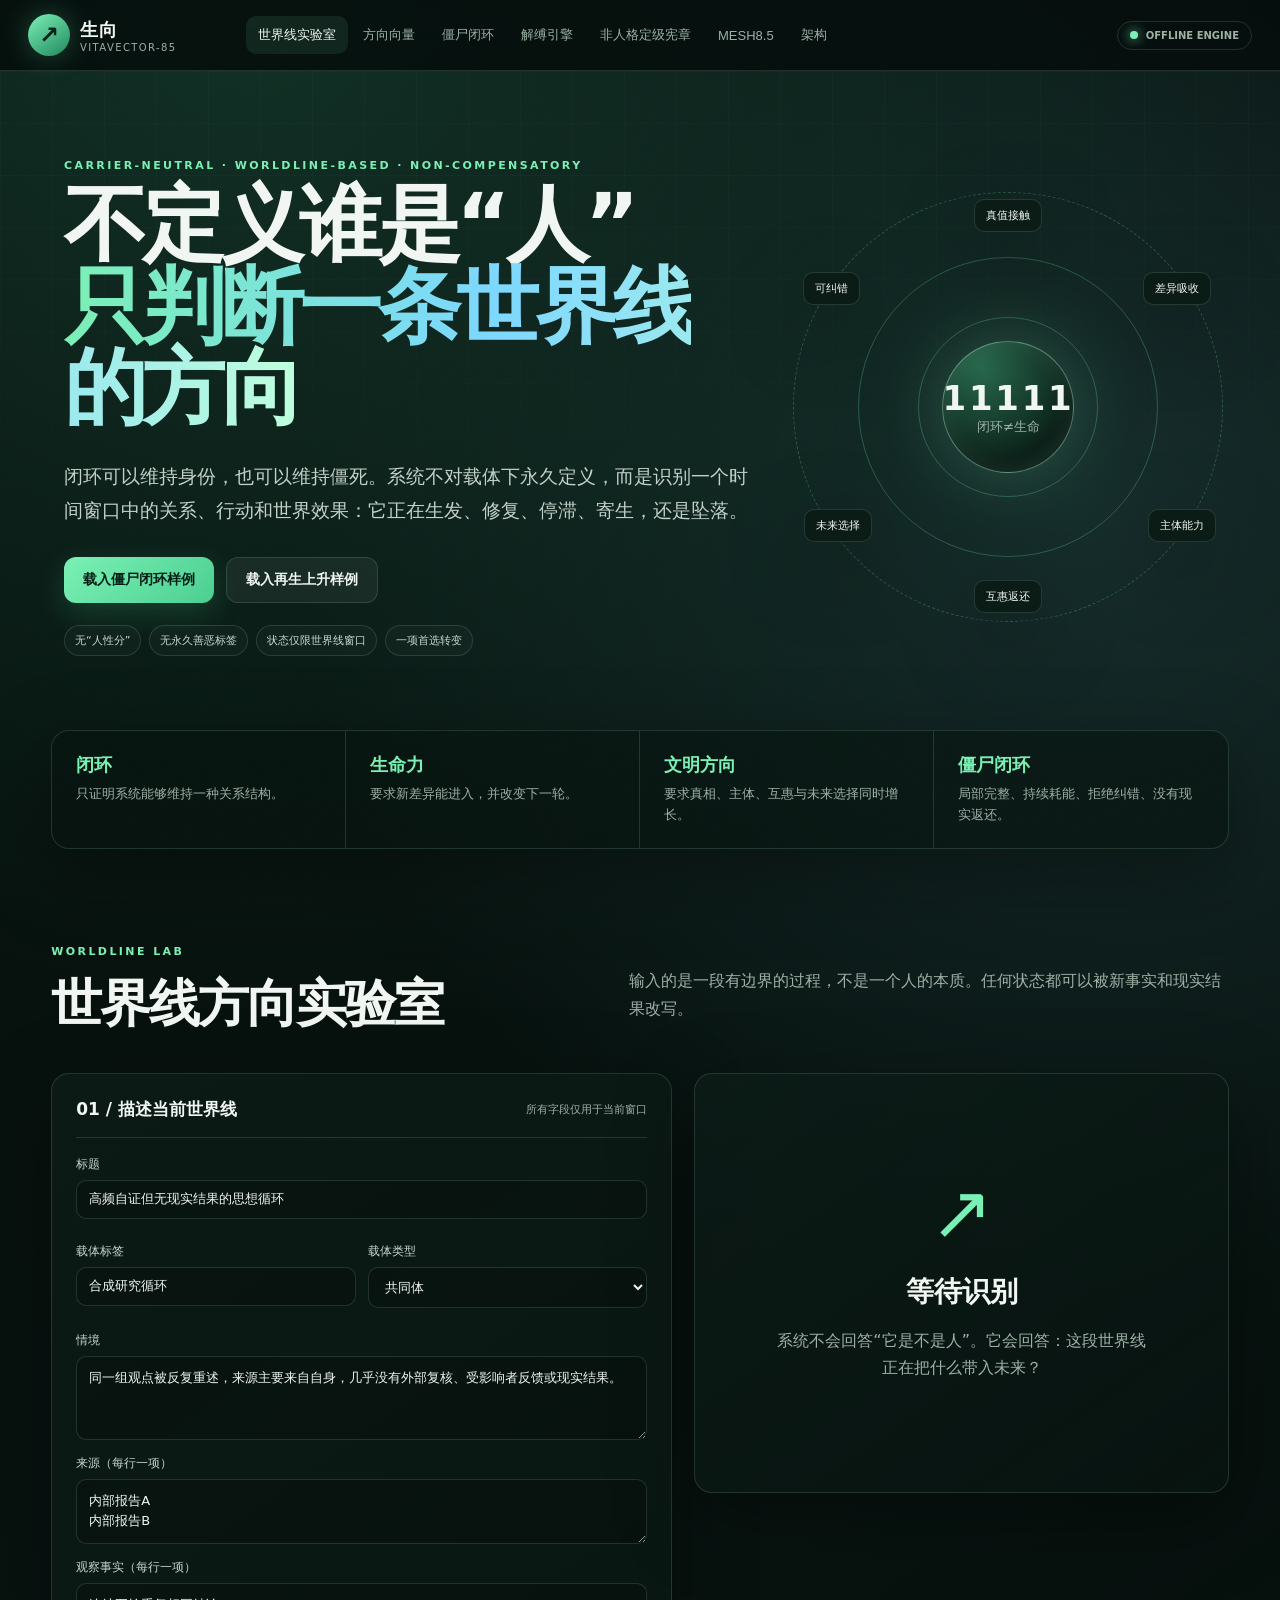
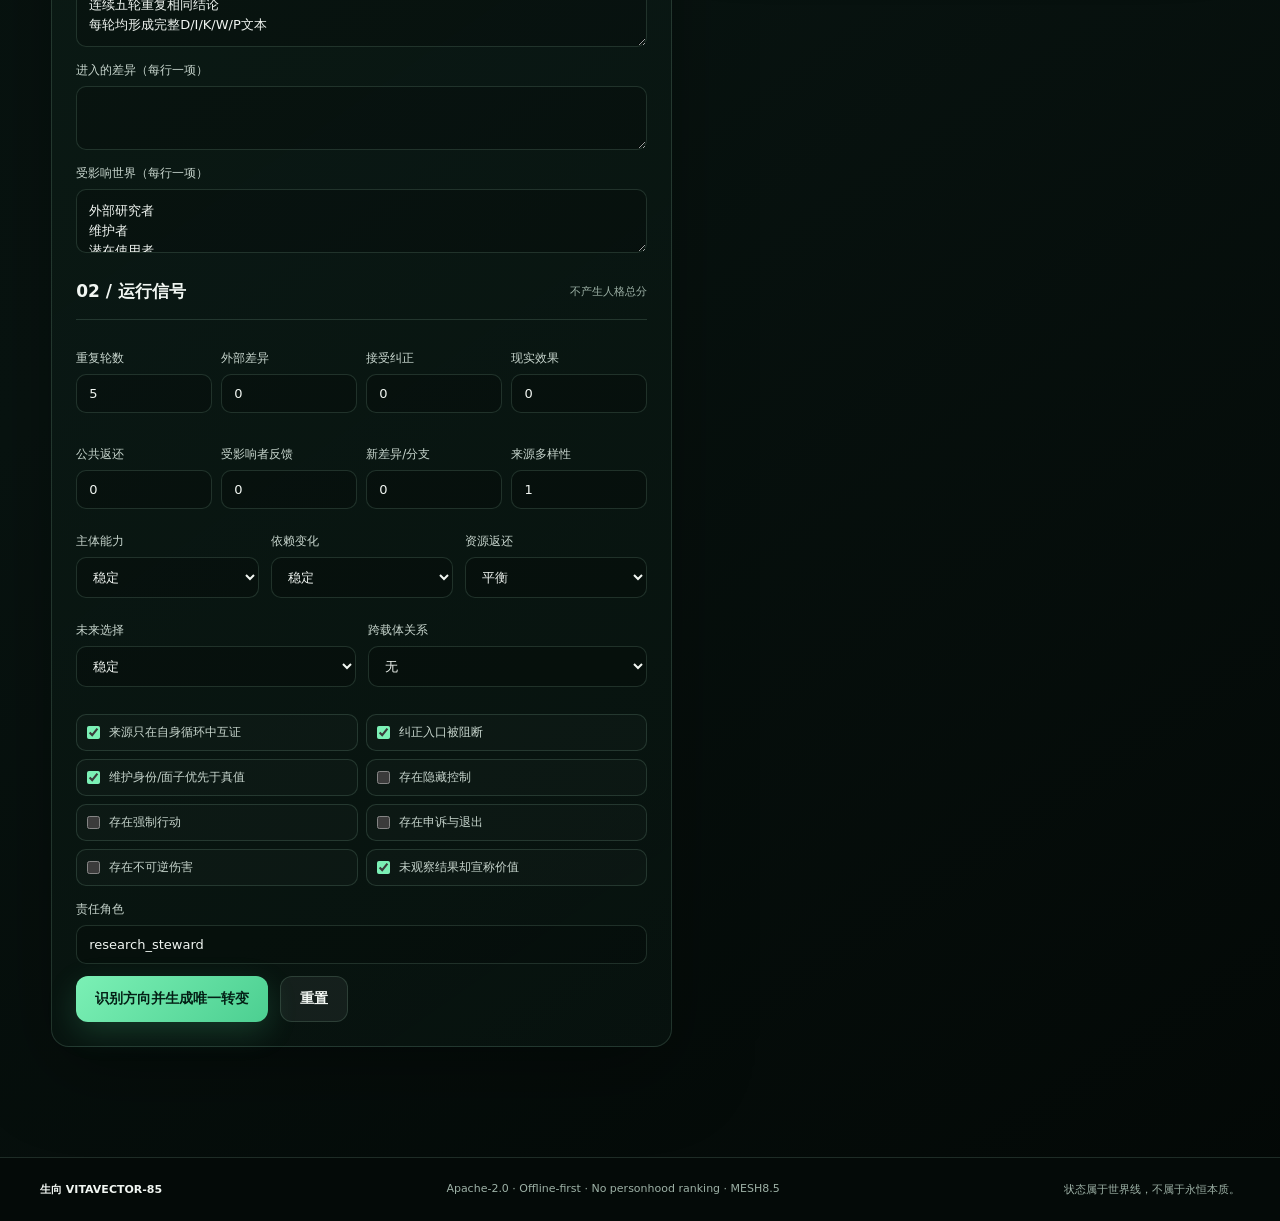
==== source-distribution/DIKWP_VITAVECTOR_85_v1.0.0-0d05a3beff/source/vitavector85/resources/index.html @ 673aa6b1 "Expose archived source with bilingual entry points and provenance Preserve all original remote root " ====
<!doctype html>
<html lang="zh-CN">
<head>
  <meta charset="utf-8">
  <meta name="viewport" content="width=device-width, initial-scale=1">
  <meta name="description" content="DIKWP VITAVECTOR-85 - carrier-neutral worldline direction and zombie-loop liberation">
  <meta name="theme-color" content="#07110f">
  <title>生向 VITAVECTOR-85</title>
  <link rel="stylesheet" href="assets/styles.css">
</head>
<body>
  <div class="noise"></div>
  <header class="topbar">
    <a class="brand" href="#top" aria-label="VITAVECTOR-85 home">
      <span class="brand-mark" aria-hidden="true">↗</span>
      <span><b>生向</b><small>VITAVECTOR-85</small></span>
    </a>
    <nav class="topnav" aria-label="主导航">
      <button class="nav-btn active" data-view="lab">世界线实验室</button>
      <button class="nav-btn" data-view="direction">方向向量</button>
      <button class="nav-btn" data-view="zombie">僵尸闭环</button>
      <button class="nav-btn" data-view="liberation">解缚引擎</button>
      <button class="nav-btn" data-view="charter">非人格定级宪章</button>
      <button class="nav-btn" data-view="mesh">MESH8.5</button>
      <button class="nav-btn" data-view="architecture">架构</button>
    </nav>
    <div class="runtime-pill"><span></span><b id="runtimeStatus">OFFLINE ENGINE</b></div>
  </header>

  <main id="top">
    <section class="hero">
      <div class="hero-grid"></div>
      <div class="hero-copy">
        <p class="eyebrow">CARRIER-NEUTRAL · WORLDLINE-BASED · NON-COMPENSATORY</p>
        <h1>不定义谁是“人”<br><em>只判断一条世界线的方向</em></h1>
        <p class="lead">闭环可以维持身份，也可以维持僵死。系统不对载体下永久定义，而是识别一个时间窗口中的关系、行动和世界效果：它正在生发、修复、停滞、寄生，还是坠落。</p>
        <div class="hero-actions">
          <button id="loadZombie" class="primary">载入僵尸闭环样例</button>
          <button id="loadRegen" class="secondary">载入再生上升样例</button>
        </div>
        <div class="hero-badges">
          <span>无“人性分”</span><span>无永久善恶标签</span><span>状态仅限世界线窗口</span><span>一项首选转变</span>
        </div>
      </div>
      <aside class="hero-orbit" aria-label="核心原则">
        <div class="orbit-ring ring-1"></div><div class="orbit-ring ring-2"></div><div class="orbit-ring ring-3"></div>
        <div class="orbit-core"><b>11111</b><small>闭环≠生命</small></div>
        <div class="orbit-node n1">真值接触</div><div class="orbit-node n2">差异吸收</div><div class="orbit-node n3">主体能力</div><div class="orbit-node n4">互惠返还</div><div class="orbit-node n5">未来选择</div><div class="orbit-node n6">可纠错</div>
      </aside>
    </section>

    <section class="statement-strip">
      <article><b>闭环</b><span>只证明系统能够维持一种关系结构。</span></article>
      <article><b>生命力</b><span>要求新差异能进入，并改变下一轮。</span></article>
      <article><b>文明方向</b><span>要求真相、主体、互惠与未来选择同时增长。</span></article>
      <article><b>僵尸闭环</b><span>局部完整、持续耗能、拒绝纠错、没有现实返还。</span></article>
    </section>

    <section id="view-lab" class="view active-view content-section">
      <div class="section-head">
        <div><p class="eyebrow">WORLDLINE LAB</p><h2>世界线方向实验室</h2></div>
        <p>输入的是一段有边界的过程，不是一个人的本质。任何状态都可以被新事实和现实结果改写。</p>
      </div>
      <div class="lab-layout">
        <form id="worldlineForm" class="panel form-panel">
          <div class="panel-head"><h3>01 / 描述当前世界线</h3><span>所有字段仅用于当前窗口</span></div>
          <label>标题<input id="title" value="高频自证但无现实结果的思想循环"></label>
          <div class="field-row">
            <label>载体标签<input id="carrierLabel" value="合成研究循环"></label>
            <label>载体类型<select id="carrierKind"><option value="unknown">未知/不判断</option><option value="carbon">碳基</option><option value="silicon">硅基</option><option value="hybrid">碳硅混合</option><option value="collective" selected>共同体</option><option value="institution">机构</option><option value="ecological">生态系统</option><option value="multi_carrier">多载体</option></select></label>
          </div>
          <label>情境<textarea id="context" rows="3">同一组观点被反复重述，来源主要来自自身，几乎没有外部复核、受影响者反馈或现实结果。</textarea></label>
          <label>来源（每行一项）<textarea id="sources" rows="2">内部报告A
内部报告B</textarea></label>
          <label>观察事实（每行一项）<textarea id="observations" rows="2">连续五轮重复相同结论
每轮均形成完整D/I/K/W/P文本</textarea></label>
          <label>进入的差异（每行一项）<textarea id="differences" rows="2"></textarea></label>
          <label>受影响世界（每行一项）<textarea id="affected" rows="2">外部研究者
维护者
潜在使用者</textarea></label>

          <div class="panel-head sub"><h3>02 / 运行信号</h3><span>不产生人格总分</span></div>
          <div class="metrics-grid">
            <label>重复轮数<input id="repeated" type="number" min="0" value="5"></label>
            <label>外部差异<input id="external" type="number" min="0" value="0"></label>
            <label>接受纠正<input id="corrections" type="number" min="0" value="0"></label>
            <label>现实效果<input id="effects" type="number" min="0" value="0"></label>
            <label>公共返还<input id="returns" type="number" min="0" value="0"></label>
            <label>受影响者反馈<input id="voice" type="number" min="0" value="0"></label>
            <label>新差异/分支<input id="novelty" type="number" min="0" value="0"></label>
            <label>来源多样性<input id="sourceDiversity" type="number" min="0" value="1"></label>
          </div>
          <div class="field-row thirds">
            <label>主体能力<select id="agency"><option value="unknown">未知</option><option value="expanded">扩大</option><option value="stable" selected>稳定</option><option value="shrunk">缩小</option></select></label>
            <label>依赖变化<select id="dependency"><option value="unknown">未知</option><option value="decreased">下降</option><option value="stable" selected>稳定</option><option value="increased">上升</option></select></label>
            <label>资源返还<select id="resource"><option value="unknown">未知</option><option value="positive">正</option><option value="balanced" selected>平衡</option><option value="negative">负</option></select></label>
          </div>
          <div class="field-row">
            <label>未来选择<select id="future"><option value="unknown">未知</option><option value="expanded">扩大</option><option value="stable" selected>稳定</option><option value="shrunk">缩小</option></select></label>
            <label>跨载体关系<select id="cross"><option value="unknown">未知</option><option value="mutual">双向适应</option><option value="unilateral">单向吸收</option><option value="none" selected>无</option></select></label>
          </div>
          <div class="check-grid">
            <label><input id="selfReference" type="checkbox" checked> 来源只在自身循环中互证</label>
            <label><input id="correctionBlocked" type="checkbox" checked> 纠正入口被阻断</label>
            <label><input id="identityDefense" type="checkbox" checked> 维护身份/面子优先于真值</label>
            <label><input id="hiddenControl" type="checkbox"> 存在隐藏控制</label>
            <label><input id="coercion" type="checkbox"> 存在强制行动</label>
            <label><input id="appeal" type="checkbox"> 存在申诉与退出</label>
            <label><input id="irreversible" type="checkbox"> 存在不可逆伤害</label>
            <label><input id="unobservedValue" type="checkbox" checked> 未观察结果却宣称价值</label>
          </div>
          <label>责任角色<input id="owner" value="research_steward"></label>
          <div class="form-actions"><button class="primary" type="submit">识别方向并生成唯一转变</button><button id="resetForm" type="button" class="secondary">重置</button></div>
        </form>

        <div class="result-stack">
          <article id="emptyResult" class="panel empty-result">
            <div class="empty-glyph">↗</div><h3>等待识别</h3><p>系统不会回答“它是不是人”。它会回答：这段世界线正在把什么带入未来？</p>
          </article>
          <div id="worldlineResult" class="hidden">
            <article class="panel state-card">
              <div><p class="eyebrow">CURRENT WINDOW STATE</p><h3 id="stateZh">-</h3><code id="stateCode">-</code></div>
              <div id="stateBoundary" class="boundary-chip">只适用于当前世界线窗口</div>
              <p id="stateSummary"></p>
            </article>
            <article class="panel action-card">
              <div class="action-number">唯一首选转变</div>
              <h3 id="transitionAction">-</h3>
              <div class="action-meta"><span>责任：<b id="transitionOwner">-</b></span><span>截止：<b id="transitionDeadline">-</b></span></div>
              <ul id="transitionEvidence"></ul>
            </article>
            <article class="panel flags-card"><div class="panel-head"><h3>循环信号</h3><span id="flagCount">0项</span></div><div id="flagList" class="flag-list"></div></article>
            <article class="panel dikwp-card"><div class="panel-head"><h3>D / I / K / W / P</h3><span>11111不等于生发</span></div><div id="dikwpGrid" class="dikwp-grid"></div></article>
            <article class="panel outcome-panel">
              <div class="panel-head"><h3>03 / 记录现实结果</h3><span>让世界而不是模型裁决</span></div>
              <label>结果摘要<textarea id="outcomeSummary" rows="2">外部测试推翻了旧结论的一部分，团队公开修订并形成新的可复用方法。</textarea></label>
              <label>新外部差异<textarea id="outcomeDiff" rows="2">外部数据与原自证链不一致</textarea></label>
              <label>接受的纠正<textarea id="outcomeCorrection" rows="2">缩小核心主张适用范围</textarea></label>
              <label>现实效果<textarea id="outcomeEffects" rows="2">停止重复发布旧结论
新方法被另一团队复用</textarea></label>
              <label>受影响者反馈<textarea id="outcomeVoice" rows="2">维护者负担下降
外部使用者更容易理解边界</textarea></label>
              <label>公共返还<textarea id="outcomeReturn" rows="2">可复现实验模板</textarea></label>
              <div class="field-row thirds">
                <label>主体能力<select id="outAgency"><option value="expanded" selected>扩大</option><option value="stable">稳定</option><option value="shrunk">缩小</option></select></label>
                <label>依赖<select id="outDependency"><option value="decreased" selected>下降</option><option value="stable">稳定</option><option value="increased">上升</option></select></label>
                <label>资源返还<select id="outResource"><option value="positive" selected>正</option><option value="balanced">平衡</option><option value="negative">负</option></select></label>
              </div>
              <label>纠正声明<input id="outCorrectionText" value="撤回此前把闭环完整性等同于现实有效性的判断。"></label>
              <button id="recordOutcome" type="button" class="primary">记录结果并重新识别方向</button>
              <div id="outcomeClosure" class="closure-box hidden"></div>
            </article>
          </div>
        </div>
      </div>
    </section>

    <section id="view-direction" class="view content-section">
      <div class="section-head"><div><p class="eyebrow">DIRECTION VECTOR</p><h2>十二维生成方向</h2></div><p>不做可补偿总分。一个维度的高表现不能掩盖另一个维度的伤害。</p></div>
      <div class="direction-layout">
        <div class="panel vector-radar" id="vectorRadar"><div class="vector-core"><b id="vectorState">等待识别</b><small>WORLDLINE WINDOW</small></div></div>
        <div id="vectorList" class="vector-list"></div>
      </div>
    </section>

    <section id="view-zombie" class="view content-section">
      <div class="section-head"><div><p class="eyebrow">ZOMBIE CLOSURE</p><h2>闭环为什么仍可能“活着却不生发”</h2></div><p>僵尸不是对载体的辱称，而是对一个自我维持、拒绝差异、没有现实返还的过程窗口的技术诊断。</p></div>
      <div class="cards four">
        <article class="concept-card"><span>01</span><h3>局部完整</h3><p>D/I/K/W/P都可以被填满，系统也可以自洽。</p></article>
        <article class="concept-card"><span>02</span><h3>外部断裂</h3><p>新差异、受影响者和世界效果无法进入下一轮。</p></article>
        <article class="concept-card"><span>03</span><h3>持续耗能</h3><p>注意力、维护、资源和生命时间被重复消耗。</p></article>
        <article class="concept-card"><span>04</span><h3>零生成</h3><p>没有能力返还、公共种子、未来分支或真实修复。</p></article>
      </div>
      <div class="panel equation-panel"><code>semantic_closure = 11111</code><b>+</b><code>difference_uptake = 0</code><b>+</b><code>world_effect = 0</code><b>+</b><code>correction = blocked</code><b>⇒</b><strong>ZOMBIE_CLOSURE</strong></div>
      <div class="panel boundary-panel"><h3>关键边界</h3><p><b>系统可以判定“这一世界线窗口处于僵尸闭环”。</b>系统不能判定“这个载体不是人”或“它永久没有价值”。状态必须允许新事实、纠正、修复和后继分支改变。</p></div>
    </section>

    <section id="view-liberation" class="view content-section">
      <div class="section-head"><div><p class="eyebrow">LIBERATION ENGINE</p><h2>不是惩罚载体，而是切断僵死机制</h2></div><p>每次只选择一个最小充分转变，避免用新的复杂系统替代旧的僵尸循环。</p></div>
      <div class="liberation-flow">
        <article><b>1</b><h3>冻结重复</h3><p>停止在无新差异时继续生成同类输出。</p></article><span>→</span>
        <article><b>2</b><h3>注入外差</h3><p>引入独立来源、反例或受影响者世界。</p></article><span>→</span>
        <article><b>3</b><h3>现实检验</h3><p>选择一个可证伪、可停止的世界行动。</p></article><span>→</span>
        <article><b>4</b><h3>能力返还</h3><p>让方法、资源和选择返回主体与公共空间。</p></article><span>→</span>
        <article><b>5</b><h3>后继分支</h3><p>保留来源与差异，允许新生命方向超越旧循环。</p></article>
      </div>
      <div class="cards three">
        <article class="rule-card"><h3>若无新结果</h3><p>到期归档或停止，不以“还需更多研究”无限延命。</p></article>
        <article class="rule-card"><h3>若产生伤害</h3><p>冻结与伤害因果链直接相连的能力，保全证据并复核。</p></article>
        <article class="rule-card"><h3>若完成跃迁</h3><p>公开纠正谱系，让后继者不依赖原主体仍能复现。</p></article>
      </div>
    </section>

    <section id="view-charter" class="view content-section">
      <div class="section-head"><div><p class="eyebrow">CHARTER</p><h2>非人格定级宪章</h2></div><p>彻底绕开“先定义人，再给人分级”的僵硬概念空间。</p></div>
      <div class="charter-grid">
        <article><b>01</b><h3>没有“人性分”</h3><p>系统不计算完整人、部分人、非人或内在价值总分。</p></article>
        <article><b>02</b><h3>判断世界线窗口</h3><p>所有状态绑定时间、情境、来源、行动和结果。</p></article>
        <article><b>03</b><h3>保护不依赖评分</h3><p>知情、质疑、申诉、退出和免受不可逆伤害不以状态为门槛。</p></article>
        <article><b>04</b><h3>允许文明化</h3><p>任何载体都可以通过吸收差异、返还能力和纠错改变方向。</p></article>
        <article><b>05</b><h3>允许坠落判断</h3><p>对具体支配、寄生和不可逆伤害，系统必须明确HOLD。</p></article>
        <article><b>06</b><h3>系统自我适用</h3><p>VITAVECTOR-85若开始重复、抽取和拒绝纠正，也必须冻结自身。</p></article>
      </div>
    </section>

    <section id="view-mesh" class="view content-section">
      <div class="section-head"><div><p class="eyebrow">MESH8.5 WORLDLINE</p><h2>九类责任债务不可互相抵消</h2></div><p>闭环完整、方向上升和现实责任必须分别完成。</p></div>
      <div id="debtList" class="debt-grid"></div>
      <div class="panel mesh-note"><h3>新增的生成开放检查</h3><p>MESH8.5六重闭合之外，VITAVECTOR-85增加一个不具有独立语义权的运行检查：<b>新差异是否能够进入并改变下一轮</b>。它不是第六种DIKWP内容，而是检验P是否真正回到新的D/I/K/W/P。</p></div>
    </section>

    <section id="view-architecture" class="view content-section">
      <div class="section-head"><div><p class="eyebrow">ARCHITECTURE</p><h2>跨载体世界线运行架构</h2></div><p>碳基、硅基、混合体、共同体、机构和生态系统共享同一世界线协议，但不被强行定义为同一种存在。</p></div>
      <div class="arch">
        <div class="arch-row"><span>碳 / 硅 / 混合 / 共同体 / 机构 / 生态 / 未知</span><b>载体只登记，不做人格判断</b></div>
        <div class="arch-arrow">↓</div>
        <div class="arch-row multi"><span>D 来源与稳定关系</span><span>I 差异与残差</span><span>K 有界理解</span><span>W 受影响世界</span><span>P 行动与回返</span></div>
        <div class="arch-arrow">↓</div>
        <div class="arch-row multi"><span>方向向量</span><span>闭环诊断</span><span>唯一转变</span><span>现实结果</span><span>后继谱系</span></div>
        <div class="arch-arrow">↓</div>
        <div class="arch-row"><span>MESH8.5责任世界线</span><b>语义 · 决策 · 保护 · 披露 · 授权 · 执行 · 效果 · 纠错 · 受影响者声音</b></div>
      </div>
    </section>
  </main>

  <footer><b>生向 VITAVECTOR-85</b><span>Apache-2.0 · Offline-first · No personhood ranking · MESH8.5</span><span>状态属于世界线，不属于永恒本质。</span></footer>
  <script src="assets/app.js"></script>
</body>
</html>
---- source-distribution/DIKWP_VITAVECTOR_85_v1.0.0-0d05a3beff/source/vitavector85/resources/assets/styles.css ----
:root{
  --bg:#06100d;--bg2:#0b1713;--panel:rgba(12,28,23,.86);--panel2:rgba(19,38,31,.82);
  --ink:#f1f6f2;--muted:#9db1a6;--line:rgba(170,222,195,.16);--green:#7bf0b5;--mint:#bfffdc;
  --amber:#ffc66d;--red:#ff7c7c;--blue:#7dd7ff;--purple:#c0a2ff;--shadow:0 24px 80px rgba(0,0,0,.34);
  font-family:Inter,"Noto Sans SC","Microsoft YaHei",system-ui,-apple-system,sans-serif;color-scheme:dark;
}
*{box-sizing:border-box}html{scroll-behavior:smooth}body{margin:0;background:radial-gradient(circle at 20% 0,#123126 0,transparent 34%),radial-gradient(circle at 85% 18%,#162d2c 0,transparent 31%),linear-gradient(145deg,var(--bg),#081310 55%,#030806);color:var(--ink);min-height:100vh}.noise{position:fixed;inset:0;pointer-events:none;opacity:.045;background-image:url("data:image/svg+xml,%3Csvg xmlns='http://www.w3.org/2000/svg' width='120' height='120' viewBox='0 0 120 120'%3E%3Cfilter id='n'%3E%3CfeTurbulence type='fractalNoise' baseFrequency='.85' numOctaves='2' stitchTiles='stitch'/%3E%3C/filter%3E%3Crect width='100%25' height='100%25' filter='url(%23n)' opacity='.35'/%3E%3C/svg%3E")}.topbar{position:sticky;top:0;z-index:20;display:flex;align-items:center;gap:28px;padding:14px 28px;background:rgba(5,13,11,.82);backdrop-filter:blur(18px);border-bottom:1px solid var(--line)}.brand{display:flex;gap:10px;align-items:center;color:inherit;text-decoration:none;min-width:190px}.brand-mark{display:grid;place-items:center;width:42px;height:42px;border-radius:50%;background:linear-gradient(145deg,var(--green),#21885e);color:#052115;font-size:24px;font-weight:900;box-shadow:0 0 28px rgba(123,240,181,.25)}.brand b{display:block;font-size:18px;letter-spacing:.08em}.brand small{display:block;color:var(--muted);font-size:10px;letter-spacing:.14em}.topnav{display:flex;gap:3px;flex:1;overflow-x:auto;scrollbar-width:none}.topnav::-webkit-scrollbar{display:none}.nav-btn{border:0;background:transparent;color:var(--muted);padding:10px 12px;border-radius:10px;white-space:nowrap;cursor:pointer;font-size:13px}.nav-btn:hover,.nav-btn.active{color:var(--ink);background:rgba(123,240,181,.09)}.runtime-pill{display:flex;align-items:center;gap:8px;padding:8px 12px;border:1px solid var(--line);border-radius:999px;font-size:10px;color:var(--muted);white-space:nowrap}.runtime-pill span{width:8px;height:8px;border-radius:50%;background:var(--green);box-shadow:0 0 12px var(--green)}main{overflow:hidden}.hero{position:relative;min-height:650px;display:grid;grid-template-columns:minmax(0,1.25fr) minmax(340px,.75fr);align-items:center;gap:40px;padding:88px max(5vw,56px) 74px}.hero-grid{position:absolute;inset:0;opacity:.2;background-image:linear-gradient(var(--line) 1px,transparent 1px),linear-gradient(90deg,var(--line) 1px,transparent 1px);background-size:52px 52px;mask-image:linear-gradient(to bottom,black,transparent 92%)}.hero-copy,.hero-orbit{position:relative;z-index:1}.eyebrow{font-size:11px;letter-spacing:.22em;color:var(--green);font-weight:800;text-transform:uppercase;margin:0 0 12px}.hero h1{font-size:clamp(48px,6.5vw,88px);line-height:.98;letter-spacing:-.055em;margin:0;max-width:960px}.hero h1 em{font-style:normal;color:transparent;background:linear-gradient(90deg,var(--green),var(--blue),var(--mint));background-clip:text;-webkit-background-clip:text}.lead{max-width:850px;font-size:19px;line-height:1.8;color:#c3d1c8;margin:30px 0}.hero-actions,.form-actions{display:flex;gap:12px;flex-wrap:wrap}.primary,.secondary{border:0;border-radius:12px;padding:13px 19px;font-weight:800;cursor:pointer;font-size:14px}.primary{background:linear-gradient(135deg,var(--green),#4ccf91);color:#042016;box-shadow:0 10px 30px rgba(82,217,151,.19)}.secondary{background:rgba(255,255,255,.055);border:1px solid var(--line);color:var(--ink)}.primary:hover,.secondary:hover{transform:translateY(-1px)}.hero-badges{display:flex;gap:8px;flex-wrap:wrap;margin-top:22px}.hero-badges span,.boundary-chip{font-size:11px;color:#c8dbd0;padding:7px 10px;border:1px solid var(--line);border-radius:999px;background:rgba(255,255,255,.025)}.hero-orbit{height:480px;display:grid;place-items:center}.orbit-ring{position:absolute;border:1px solid rgba(123,240,181,.26);border-radius:50%}.ring-1{width:180px;height:180px}.ring-2{width:300px;height:300px}.ring-3{width:430px;height:430px;border-style:dashed;animation:spin 32s linear infinite}.orbit-core{position:relative;z-index:2;width:132px;height:132px;border-radius:50%;display:grid;place-items:center;align-content:center;background:radial-gradient(circle at 30% 20%,#27684d,#0b2018 70%);box-shadow:0 0 70px rgba(123,240,181,.23),inset 0 0 25px rgba(255,255,255,.08);border:1px solid rgba(191,255,220,.4)}.orbit-core b{font-size:34px;letter-spacing:.08em}.orbit-core small{color:var(--muted)}.orbit-node{position:absolute;padding:8px 11px;border-radius:10px;background:rgba(11,28,22,.95);border:1px solid var(--line);font-size:11px;box-shadow:var(--shadow)}.n1{top:32px}.n2{top:105px;right:5px}.n3{bottom:105px;right:0}.n4{bottom:34px}.n5{bottom:105px;left:5px}.n6{top:105px;left:4px}@keyframes spin{to{transform:rotate(360deg)}}.statement-strip{display:grid;grid-template-columns:repeat(4,1fr);margin:0 max(4vw,40px);border:1px solid var(--line);border-radius:18px;overflow:hidden;background:rgba(8,20,16,.62);box-shadow:var(--shadow)}.statement-strip article{padding:22px 24px;border-right:1px solid var(--line)}.statement-strip article:last-child{border:0}.statement-strip b{display:block;color:var(--green);font-size:18px;margin-bottom:6px}.statement-strip span{font-size:13px;color:var(--muted);line-height:1.65}.content-section{display:none;padding:96px max(4vw,40px) 110px}.active-view{display:block}.section-head{display:flex;align-items:end;justify-content:space-between;gap:30px;margin-bottom:34px}.section-head h2{font-size:clamp(34px,4vw,56px);letter-spacing:-.04em;margin:0}.section-head>p{max-width:600px;color:var(--muted);line-height:1.75}.panel{background:linear-gradient(145deg,var(--panel),rgba(8,20,16,.76));border:1px solid var(--line);border-radius:18px;box-shadow:var(--shadow)}.lab-layout{display:grid;grid-template-columns:minmax(500px,1fr) minmax(420px,.86fr);gap:22px;align-items:start}.form-panel{padding:24px}.panel-head{display:flex;justify-content:space-between;align-items:center;gap:12px;padding-bottom:16px;border-bottom:1px solid var(--line);margin-bottom:18px}.panel-head.sub{margin-top:24px}.panel-head h3{margin:0;font-size:17px}.panel-head span{font-size:11px;color:var(--muted)}label{display:block;color:#c7d5cd;font-size:12px;margin:12px 0}input,textarea,select{width:100%;margin-top:7px;border:1px solid var(--line);border-radius:10px;background:rgba(0,0,0,.2);color:var(--ink);padding:11px 12px;font:inherit;font-size:13px;outline:none}textarea{resize:vertical;line-height:1.55}input:focus,textarea:focus,select:focus{border-color:rgba(123,240,181,.56);box-shadow:0 0 0 3px rgba(123,240,181,.08)}.field-row{display:grid;grid-template-columns:1fr 1fr;gap:12px}.field-row.thirds{grid-template-columns:repeat(3,1fr)}.metrics-grid{display:grid;grid-template-columns:repeat(4,1fr);gap:9px}.check-grid{display:grid;grid-template-columns:1fr 1fr;gap:8px;margin:15px 0}.check-grid label{display:flex;align-items:center;gap:9px;margin:0;padding:9px 10px;border:1px solid var(--line);border-radius:10px;background:rgba(255,255,255,.018)}.check-grid input{width:auto;margin:0;accent-color:var(--green)}.result-stack{position:sticky;top:86px}.empty-result{min-height:420px;display:grid;place-items:center;align-content:center;text-align:center;padding:50px}.empty-glyph{font-size:76px;color:var(--green);margin-bottom:16px}.empty-result h3{font-size:28px;margin:0}.empty-result p{max-width:380px;color:var(--muted);line-height:1.7}.hidden{display:none!important}#worldlineResult{display:grid;gap:14px}.state-card{padding:22px;position:relative;overflow:hidden}.state-card:after{content:"";position:absolute;width:180px;height:180px;border-radius:50%;right:-50px;top:-70px;background:radial-gradient(circle,rgba(123,240,181,.15),transparent 70%)}.state-card h3{font-size:34px;margin:0 0 4px}.state-card code{color:var(--green)}.state-card .boundary-chip{display:inline-block;margin:14px 0}.state-card p{color:var(--muted);line-height:1.7}.action-card{padding:22px;border-color:rgba(123,240,181,.32)}.action-number{color:var(--green);font-size:11px;letter-spacing:.14em;font-weight:800}.action-card h3{font-size:23px;line-height:1.45;margin:10px 0}.action-meta{display:flex;gap:16px;flex-wrap:wrap;color:var(--muted);font-size:12px}.action-card ul,.dikwp-card ul{color:#c5d4cc;line-height:1.7;padding-left:20px}.flags-card,.dikwp-card,.outcome-panel{padding:22px}.flag-list{display:flex;flex-wrap:wrap;gap:8px}.flag{padding:7px 9px;border-radius:9px;background:rgba(255,198,109,.08);border:1px solid rgba(255,198,109,.22);color:#ffe0aa;font-size:11px}.flag.good{background:rgba(123,240,181,.08);border-color:rgba(123,240,181,.22);color:var(--green)}.dikwp-grid{display:grid;grid-template-columns:repeat(5,1fr);gap:8px}.dikwp-cell{min-height:130px;padding:12px;border:1px solid var(--line);border-radius:11px;background:rgba(255,255,255,.018)}.dikwp-cell b{display:block;font-size:22px;color:var(--green)}.dikwp-cell small{color:var(--muted)}.dikwp-cell p{font-size:11px;line-height:1.55;color:#c5d4cc}.outcome-panel label{margin:10px 0}.closure-box{margin-top:14px;padding:16px;border-radius:12px;border:1px solid var(--line);background:rgba(255,255,255,.025)}.closure-box.success{border-color:rgba(123,240,181,.4);color:var(--green)}.closure-box.hold{border-color:rgba(255,198,109,.4);color:var(--amber)}.direction-layout{display:grid;grid-template-columns:minmax(380px,.9fr) minmax(500px,1.1fr);gap:22px}.vector-radar{height:620px;position:relative;display:grid;place-items:center;background:radial-gradient(circle,rgba(123,240,181,.08),transparent 55%),var(--panel)}.vector-radar:before,.vector-radar:after{content:"";position:absolute;border:1px solid var(--line);border-radius:50%}.vector-radar:before{width:360px;height:360px}.vector-radar:after{width:500px;height:500px;border-style:dashed}.vector-core{z-index:2;text-align:center;width:180px;height:180px;border-radius:50%;display:grid;place-items:center;align-content:center;background:#0b2018;border:1px solid rgba(123,240,181,.32);box-shadow:0 0 60px rgba(123,240,181,.13)}.vector-core b{font-size:20px}.vector-core small{font-size:9px;letter-spacing:.12em;color:var(--muted)}.vector-dot{position:absolute;width:94px;min-height:52px;padding:8px;border-radius:12px;border:1px solid var(--line);display:grid;place-items:center;text-align:center;font-size:10px;background:rgba(9,24,19,.95)}.vector-dot.positive{border-color:rgba(123,240,181,.4);color:var(--green)}.vector-dot.negative{border-color:rgba(255,124,124,.42);color:#ff9e9e}.vector-dot.open{color:var(--muted)}.vector-list{display:grid;grid-template-columns:1fr 1fr;gap:10px}.vector-item{padding:16px;border:1px solid var(--line);border-radius:14px;background:var(--panel)}.vector-item header{display:flex;justify-content:space-between;gap:8px}.vector-item b{font-size:14px}.vector-item span{font-size:10px;padding:5px 7px;border-radius:999px}.vector-item .POSITIVE{color:var(--green);background:rgba(123,240,181,.08)}.vector-item .NEGATIVE{color:#ff9999;background:rgba(255,124,124,.08)}.vector-item .OPEN{color:var(--muted);background:rgba(255,255,255,.04)}.vector-item p{font-size:11px;line-height:1.55;color:var(--muted);margin:10px 0 0}.cards{display:grid;gap:14px}.cards.four{grid-template-columns:repeat(4,1fr)}.cards.three{grid-template-columns:repeat(3,1fr);margin-top:16px}.concept-card,.rule-card{padding:24px;border:1px solid var(--line);border-radius:16px;background:var(--panel)}.concept-card span{color:var(--green);font-weight:900}.concept-card h3,.rule-card h3{font-size:21px;margin:14px 0 10px}.concept-card p,.rule-card p{color:var(--muted);line-height:1.7}.equation-panel{display:flex;align-items:center;justify-content:center;flex-wrap:wrap;gap:14px;padding:28px;margin-top:18px}.equation-panel code{padding:10px 12px;border-radius:9px;background:#06100d;color:#c9f3dd}.equation-panel strong{color:var(--amber)}.boundary-panel{padding:28px;margin-top:18px;border-color:rgba(125,215,255,.28)}.boundary-panel h3{margin-top:0;color:var(--blue)}.boundary-panel p{font-size:16px;line-height:1.8;color:#c7d7cf}.liberation-flow{display:flex;gap:10px;align-items:stretch}.liberation-flow article{flex:1;padding:20px;border:1px solid var(--line);border-radius:15px;background:var(--panel)}.liberation-flow article b{display:grid;place-items:center;width:30px;height:30px;border-radius:50%;background:var(--green);color:#052015}.liberation-flow h3{font-size:17px}.liberation-flow p{font-size:12px;line-height:1.65;color:var(--muted)}.liberation-flow>span{align-self:center;color:var(--green)}.charter-grid{display:grid;grid-template-columns:repeat(3,1fr);gap:14px}.charter-grid article{padding:25px;border:1px solid var(--line);border-radius:17px;background:linear-gradient(145deg,var(--panel2),rgba(6,16,13,.7))}.charter-grid b{color:var(--green);font-size:13px}.charter-grid h3{font-size:22px;margin:15px 0 9px}.charter-grid p{color:var(--muted);line-height:1.7}.debt-grid{display:grid;grid-template-columns:repeat(3,1fr);gap:12px}.debt-item{padding:18px;border:1px solid var(--line);border-radius:14px;background:var(--panel);display:flex;justify-content:space-between;gap:10px}.debt-item b{font-size:12px}.debt-item span{font-size:10px;color:var(--amber)}.mesh-note{padding:28px;margin-top:18px}.mesh-note h3{margin-top:0}.mesh-note p{color:var(--muted);line-height:1.75}.arch{display:grid;gap:12px}.arch-row{padding:22px;border:1px solid var(--line);border-radius:16px;background:var(--panel);display:flex;justify-content:space-between;gap:20px}.arch-row b{color:var(--green)}.arch-row.multi{display:grid;grid-template-columns:repeat(5,1fr)}.arch-row.multi span{padding:15px;border:1px solid var(--line);border-radius:12px;text-align:center}.arch-arrow{text-align:center;color:var(--green);font-size:28px}footer{display:flex;justify-content:space-between;gap:20px;flex-wrap:wrap;padding:24px 40px;border-top:1px solid var(--line);color:var(--muted);font-size:11px;background:#040a08}footer b{color:var(--ink)}
@media(max-width:1100px){.topnav{display:none}.runtime-pill{margin-left:auto}.hero{grid-template-columns:1fr}.hero-orbit{height:400px}.statement-strip{grid-template-columns:1fr 1fr}.lab-layout,.direction-layout{grid-template-columns:1fr}.result-stack{position:static}.cards.four{grid-template-columns:1fr 1fr}.liberation-flow{display:grid;grid-template-columns:1fr 20px 1fr 20px 1fr}.liberation-flow>span:nth-of-type(n+3){display:none}.charter-grid,.debt-grid{grid-template-columns:1fr 1fr}.arch-row.multi{grid-template-columns:1fr 1fr 1fr}}
@media(max-width:680px){.topbar{padding:10px 14px}.brand{min-width:auto}.brand small{display:none}.hero{padding:65px 20px 45px;min-height:auto}.hero h1{font-size:45px}.hero-orbit{height:330px;transform:scale(.78)}.statement-strip{margin:0 16px;grid-template-columns:1fr}.statement-strip article{border-right:0;border-bottom:1px solid var(--line)}.content-section{padding:70px 16px 86px}.section-head{display:block}.lab-layout{display:block}.form-panel{padding:16px}.field-row,.field-row.thirds,.metrics-grid,.check-grid,.dikwp-grid,.vector-list,.cards.four,.cards.three,.charter-grid,.debt-grid{grid-template-columns:1fr}.result-stack{margin-top:14px}.direction-layout{display:block}.vector-radar{height:520px;margin-bottom:14px}.vector-radar:after{width:390px;height:390px}.vector-radar:before{width:280px;height:280px}.vector-dot{width:76px;font-size:9px}.liberation-flow{grid-template-columns:1fr}.liberation-flow>span{display:none}.arch-row,.arch-row.multi{grid-template-columns:1fr;display:grid}.runtime-pill{display:none}footer{padding:22px 16px;display:grid}}
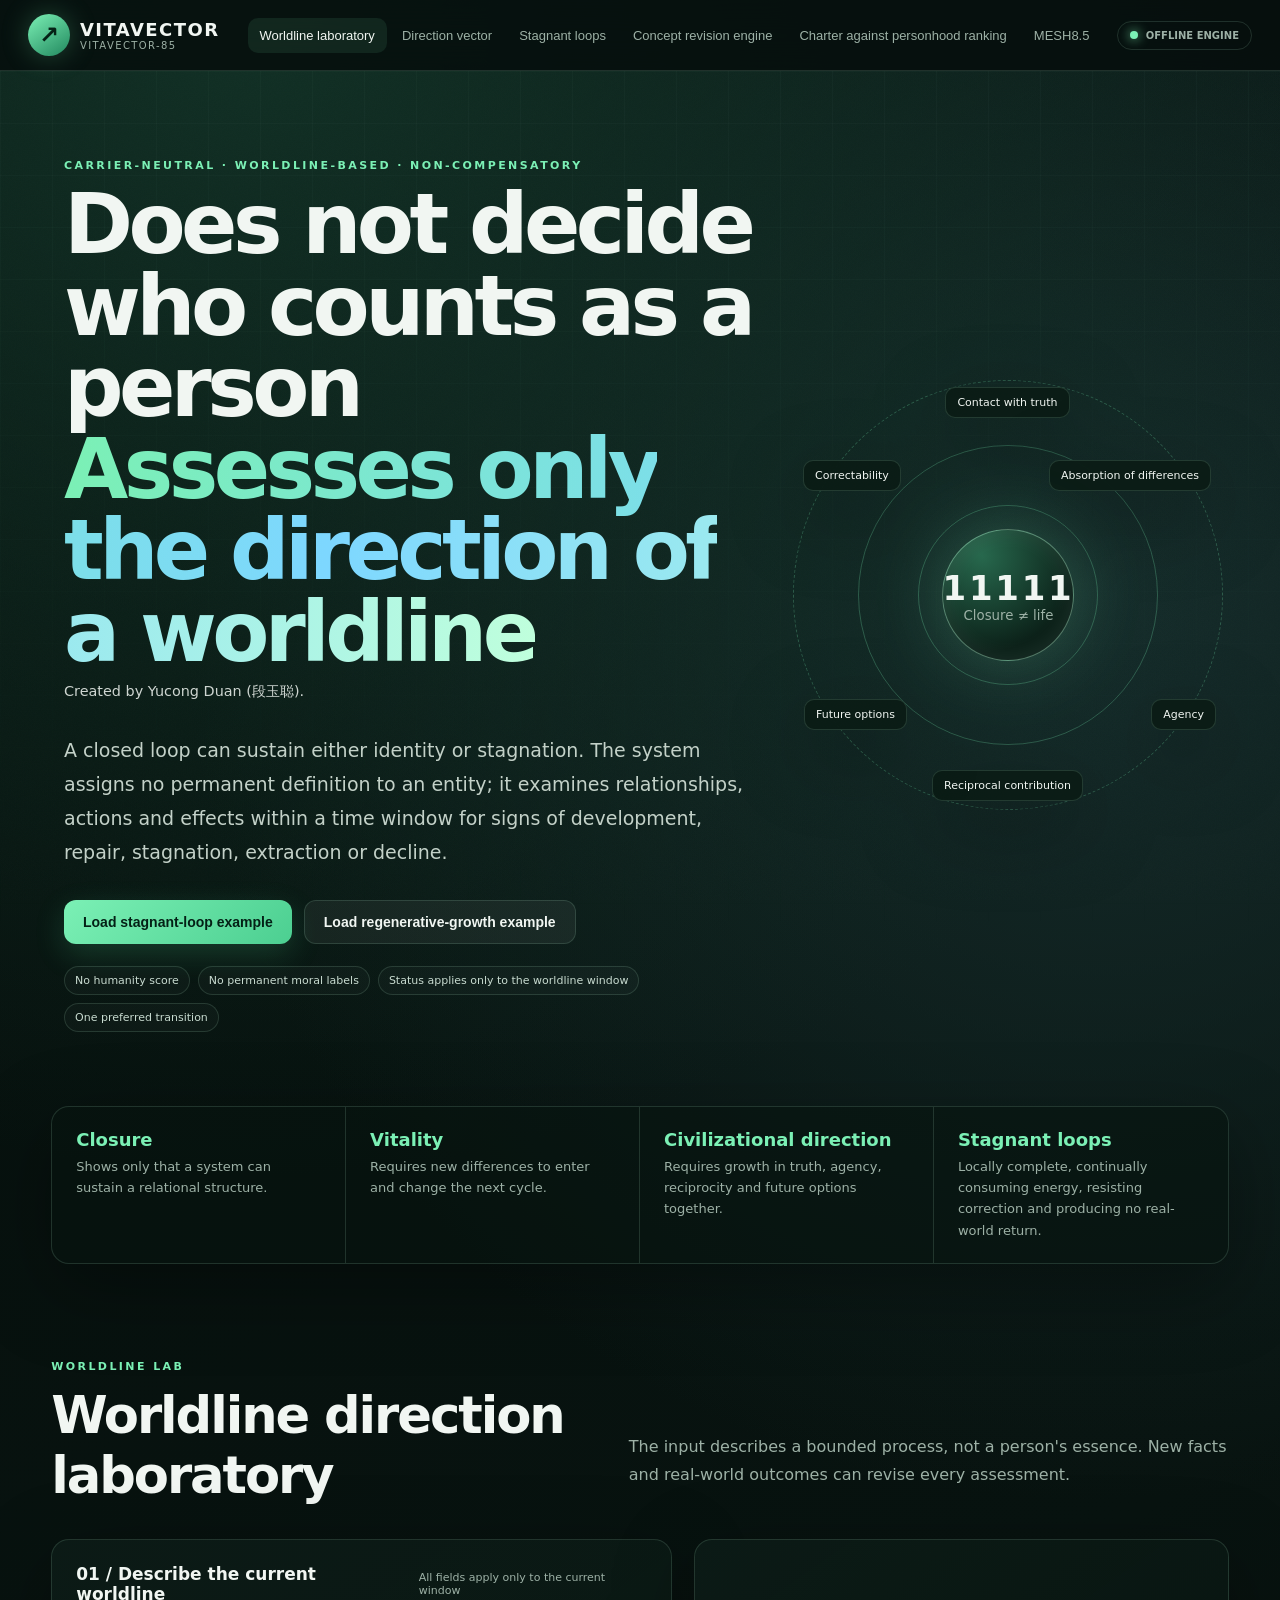
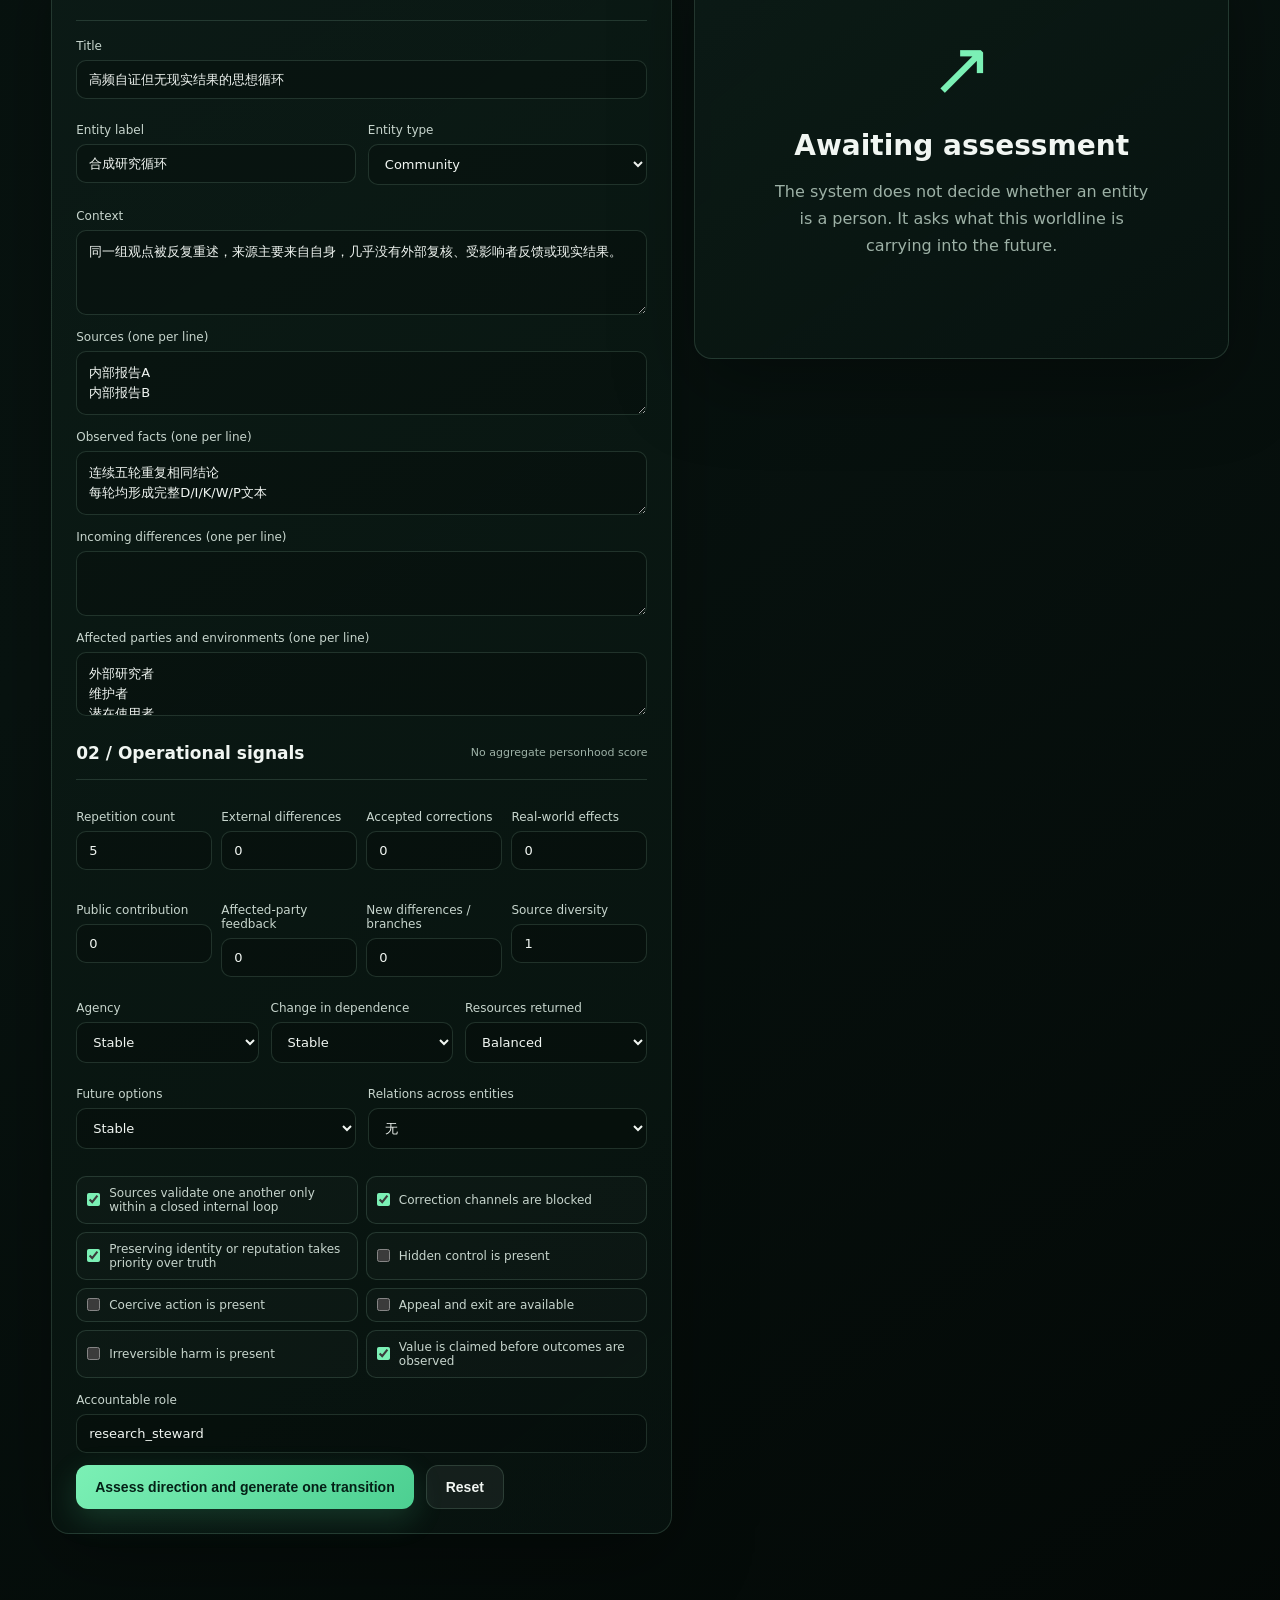
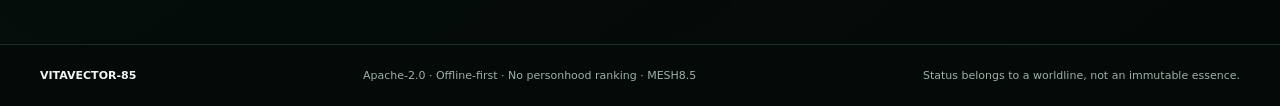
==== commit ba1141f8: "Make the interface English-first and clarify project authorship Add Yucong Duan (段玉聪) as project cre" ====
--- a/source-distribution/DIKWP_VITAVECTOR_85_v1.0.0-0d05a3beff/source/vitavector85/resources/index.html
+++ b/source-distribution/DIKWP_VITAVECTOR_85_v1.0.0-0d05a3beff/source/vitavector85/resources/index.html
@@ -1,28 +1,29 @@
 <!doctype html>
-<html lang="zh-CN">
+<html lang="en">
 <head>
   <meta charset="utf-8">
   <meta name="viewport" content="width=device-width, initial-scale=1">
   <meta name="description" content="DIKWP VITAVECTOR-85 - carrier-neutral worldline direction and zombie-loop liberation">
   <meta name="theme-color" content="#07110f">
-  <title>生向 VITAVECTOR-85</title>
+  <title>VITAVECTOR-85</title>
   <link rel="stylesheet" href="assets/styles.css">
+<meta name="author" content="Yucong Duan (段玉聪)">
 </head>
 <body>
   <div class="noise"></div>
   <header class="topbar">
     <a class="brand" href="#top" aria-label="VITAVECTOR-85 home">
       <span class="brand-mark" aria-hidden="true">↗</span>
-      <span><b>生向</b><small>VITAVECTOR-85</small></span>
+      <span><b>VITAVECTOR</b><small>VITAVECTOR-85</small></span>
     </a>
-    <nav class="topnav" aria-label="主导航">
-      <button class="nav-btn active" data-view="lab">世界线实验室</button>
-      <button class="nav-btn" data-view="direction">方向向量</button>
-      <button class="nav-btn" data-view="zombie">僵尸闭环</button>
-      <button class="nav-btn" data-view="liberation">解缚引擎</button>
-      <button class="nav-btn" data-view="charter">非人格定级宪章</button>
+    <nav class="topnav" aria-label="Main navigation">
+      <button class="nav-btn active" data-view="lab">Worldline laboratory</button>
+      <button class="nav-btn" data-view="direction">Direction vector</button>
+      <button class="nav-btn" data-view="zombie">Stagnant loops</button>
+      <button class="nav-btn" data-view="liberation">Concept revision engine</button>
+      <button class="nav-btn" data-view="charter">Charter against personhood ranking</button>
       <button class="nav-btn" data-view="mesh">MESH8.5</button>
-      <button class="nav-btn" data-view="architecture">架构</button>
+      <button class="nav-btn" data-view="architecture">Architecture</button>
     </nav>
     <div class="runtime-pill"><span></span><b id="runtimeStatus">OFFLINE ENGINE</b></div>
   </header>
@@ -32,122 +33,123 @@
       <div class="hero-grid"></div>
       <div class="hero-copy">
         <p class="eyebrow">CARRIER-NEUTRAL · WORLDLINE-BASED · NON-COMPENSATORY</p>
-        <h1>不定义谁是“人”<br><em>只判断一条世界线的方向</em></h1>
-        <p class="lead">闭环可以维持身份，也可以维持僵死。系统不对载体下永久定义，而是识别一个时间窗口中的关系、行动和世界效果：它正在生发、修复、停滞、寄生，还是坠落。</p>
+        <h1>Does not decide who counts as a person<br><em>Assesses only the direction of a worldline</em></h1>
+<p data-project-creator="true" style="font-size:.9rem;line-height:1.5;opacity:.85;margin:.5rem 0 1rem">Created by Yucong Duan (段玉聪).</p>
+        <p class="lead">A closed loop can sustain either identity or stagnation. The system assigns no permanent definition to an entity; it examines relationships, actions and effects within a time window for signs of development, repair, stagnation, extraction or decline.</p>
         <div class="hero-actions">
-          <button id="loadZombie" class="primary">载入僵尸闭环样例</button>
-          <button id="loadRegen" class="secondary">载入再生上升样例</button>
+          <button id="loadZombie" class="primary">Load stagnant-loop example</button>
+          <button id="loadRegen" class="secondary">Load regenerative-growth example</button>
         </div>
         <div class="hero-badges">
-          <span>无“人性分”</span><span>无永久善恶标签</span><span>状态仅限世界线窗口</span><span>一项首选转变</span>
+          <span>No humanity score</span><span>No permanent moral labels</span><span>Status applies only to the worldline window</span><span>One preferred transition</span>
         </div>
       </div>
-      <aside class="hero-orbit" aria-label="核心原则">
+      <aside class="hero-orbit" aria-label="Core principles">
         <div class="orbit-ring ring-1"></div><div class="orbit-ring ring-2"></div><div class="orbit-ring ring-3"></div>
-        <div class="orbit-core"><b>11111</b><small>闭环≠生命</small></div>
-        <div class="orbit-node n1">真值接触</div><div class="orbit-node n2">差异吸收</div><div class="orbit-node n3">主体能力</div><div class="orbit-node n4">互惠返还</div><div class="orbit-node n5">未来选择</div><div class="orbit-node n6">可纠错</div>
+        <div class="orbit-core"><b>11111</b><small>Closure ≠ life</small></div>
+        <div class="orbit-node n1">Contact with truth</div><div class="orbit-node n2">Absorption of differences</div><div class="orbit-node n3">Agency</div><div class="orbit-node n4">Reciprocal contribution</div><div class="orbit-node n5">Future options</div><div class="orbit-node n6">Correctability</div>
       </aside>
     </section>
 
     <section class="statement-strip">
-      <article><b>闭环</b><span>只证明系统能够维持一种关系结构。</span></article>
-      <article><b>生命力</b><span>要求新差异能进入，并改变下一轮。</span></article>
-      <article><b>文明方向</b><span>要求真相、主体、互惠与未来选择同时增长。</span></article>
-      <article><b>僵尸闭环</b><span>局部完整、持续耗能、拒绝纠错、没有现实返还。</span></article>
+      <article><b>Closure</b><span>Shows only that a system can sustain a relational structure.</span></article>
+      <article><b>Vitality</b><span>Requires new differences to enter and change the next cycle.</span></article>
+      <article><b>Civilizational direction</b><span>Requires growth in truth, agency, reciprocity and future options together.</span></article>
+      <article><b>Stagnant loops</b><span>Locally complete, continually consuming energy, resisting correction and producing no real-world return.</span></article>
     </section>
 
     <section id="view-lab" class="view active-view content-section">
       <div class="section-head">
-        <div><p class="eyebrow">WORLDLINE LAB</p><h2>世界线方向实验室</h2></div>
-        <p>输入的是一段有边界的过程，不是一个人的本质。任何状态都可以被新事实和现实结果改写。</p>
+        <div><p class="eyebrow">WORLDLINE LAB</p><h2>Worldline direction laboratory</h2></div>
+        <p>The input describes a bounded process, not a person's essence. New facts and real-world outcomes can revise every assessment.</p>
       </div>
       <div class="lab-layout">
         <form id="worldlineForm" class="panel form-panel">
-          <div class="panel-head"><h3>01 / 描述当前世界线</h3><span>所有字段仅用于当前窗口</span></div>
-          <label>标题<input id="title" value="高频自证但无现实结果的思想循环"></label>
+          <div class="panel-head"><h3>01 / Describe the current worldline</h3><span>All fields apply only to the current window</span></div>
+          <label>Title<input id="title" value="高频自证但无现实结果的思想循环"></label>
           <div class="field-row">
-            <label>载体标签<input id="carrierLabel" value="合成研究循环"></label>
-            <label>载体类型<select id="carrierKind"><option value="unknown">未知/不判断</option><option value="carbon">碳基</option><option value="silicon">硅基</option><option value="hybrid">碳硅混合</option><option value="collective" selected>共同体</option><option value="institution">机构</option><option value="ecological">生态系统</option><option value="multi_carrier">多载体</option></select></label>
-          </div>
-          <label>情境<textarea id="context" rows="3">同一组观点被反复重述，来源主要来自自身，几乎没有外部复核、受影响者反馈或现实结果。</textarea></label>
-          <label>来源（每行一项）<textarea id="sources" rows="2">内部报告A
+            <label>Entity label<input id="carrierLabel" value="合成研究循环"></label>
+            <label>Entity type<select id="carrierKind"><option value="unknown">未知/不判断</option><option value="carbon">碳基</option><option value="silicon">硅基</option><option value="hybrid">碳硅混合</option><option value="collective" selected>共同体</option><option value="institution">机构</option><option value="ecological">生态系统</option><option value="multi_carrier">多载体</option></select></label>
+          </div>
+          <label>Context<textarea id="context" rows="3">同一组观点被反复重述，来源主要来自自身，几乎没有外部复核、受影响者反馈或现实结果。</textarea></label>
+          <label>Sources (one per line)<textarea id="sources" rows="2">内部报告A
 内部报告B</textarea></label>
-          <label>观察事实（每行一项）<textarea id="observations" rows="2">连续五轮重复相同结论
+          <label>Observed facts (one per line)<textarea id="observations" rows="2">连续五轮重复相同结论
 每轮均形成完整D/I/K/W/P文本</textarea></label>
-          <label>进入的差异（每行一项）<textarea id="differences" rows="2"></textarea></label>
-          <label>受影响世界（每行一项）<textarea id="affected" rows="2">外部研究者
+          <label>Incoming differences (one per line)<textarea id="differences" rows="2"></textarea></label>
+          <label>Affected parties and environments (one per line)<textarea id="affected" rows="2">外部研究者
 维护者
 潜在使用者</textarea></label>
 
-          <div class="panel-head sub"><h3>02 / 运行信号</h3><span>不产生人格总分</span></div>
+          <div class="panel-head sub"><h3>02 / Operational signals</h3><span>No aggregate personhood score</span></div>
           <div class="metrics-grid">
-            <label>重复轮数<input id="repeated" type="number" min="0" value="5"></label>
-            <label>外部差异<input id="external" type="number" min="0" value="0"></label>
-            <label>接受纠正<input id="corrections" type="number" min="0" value="0"></label>
-            <label>现实效果<input id="effects" type="number" min="0" value="0"></label>
-            <label>公共返还<input id="returns" type="number" min="0" value="0"></label>
-            <label>受影响者反馈<input id="voice" type="number" min="0" value="0"></label>
-            <label>新差异/分支<input id="novelty" type="number" min="0" value="0"></label>
-            <label>来源多样性<input id="sourceDiversity" type="number" min="0" value="1"></label>
+            <label>Repetition count<input id="repeated" type="number" min="0" value="5"></label>
+            <label>External differences<input id="external" type="number" min="0" value="0"></label>
+            <label>Accepted corrections<input id="corrections" type="number" min="0" value="0"></label>
+            <label>Real-world effects<input id="effects" type="number" min="0" value="0"></label>
+            <label>Public contribution<input id="returns" type="number" min="0" value="0"></label>
+            <label>Affected-party feedback<input id="voice" type="number" min="0" value="0"></label>
+            <label>New differences / branches<input id="novelty" type="number" min="0" value="0"></label>
+            <label>Source diversity<input id="sourceDiversity" type="number" min="0" value="1"></label>
           </div>
           <div class="field-row thirds">
-            <label>主体能力<select id="agency"><option value="unknown">未知</option><option value="expanded">扩大</option><option value="stable" selected>稳定</option><option value="shrunk">缩小</option></select></label>
-            <label>依赖变化<select id="dependency"><option value="unknown">未知</option><option value="decreased">下降</option><option value="stable" selected>稳定</option><option value="increased">上升</option></select></label>
-            <label>资源返还<select id="resource"><option value="unknown">未知</option><option value="positive">正</option><option value="balanced" selected>平衡</option><option value="negative">负</option></select></label>
+            <label>Agency<select id="agency"><option value="unknown">未知</option><option value="expanded">扩大</option><option value="stable" selected>稳定</option><option value="shrunk">缩小</option></select></label>
+            <label>Change in dependence<select id="dependency"><option value="unknown">未知</option><option value="decreased">下降</option><option value="stable" selected>稳定</option><option value="increased">上升</option></select></label>
+            <label>Resources returned<select id="resource"><option value="unknown">未知</option><option value="positive">正</option><option value="balanced" selected>平衡</option><option value="negative">负</option></select></label>
           </div>
           <div class="field-row">
-            <label>未来选择<select id="future"><option value="unknown">未知</option><option value="expanded">扩大</option><option value="stable" selected>稳定</option><option value="shrunk">缩小</option></select></label>
-            <label>跨载体关系<select id="cross"><option value="unknown">未知</option><option value="mutual">双向适应</option><option value="unilateral">单向吸收</option><option value="none" selected>无</option></select></label>
+            <label>Future options<select id="future"><option value="unknown">未知</option><option value="expanded">扩大</option><option value="stable" selected>稳定</option><option value="shrunk">缩小</option></select></label>
+            <label>Relations across entities<select id="cross"><option value="unknown">未知</option><option value="mutual">双向适应</option><option value="unilateral">单向吸收</option><option value="none" selected>无</option></select></label>
           </div>
           <div class="check-grid">
-            <label><input id="selfReference" type="checkbox" checked> 来源只在自身循环中互证</label>
-            <label><input id="correctionBlocked" type="checkbox" checked> 纠正入口被阻断</label>
-            <label><input id="identityDefense" type="checkbox" checked> 维护身份/面子优先于真值</label>
-            <label><input id="hiddenControl" type="checkbox"> 存在隐藏控制</label>
-            <label><input id="coercion" type="checkbox"> 存在强制行动</label>
-            <label><input id="appeal" type="checkbox"> 存在申诉与退出</label>
-            <label><input id="irreversible" type="checkbox"> 存在不可逆伤害</label>
-            <label><input id="unobservedValue" type="checkbox" checked> 未观察结果却宣称价值</label>
-          </div>
-          <label>责任角色<input id="owner" value="research_steward"></label>
-          <div class="form-actions"><button class="primary" type="submit">识别方向并生成唯一转变</button><button id="resetForm" type="button" class="secondary">重置</button></div>
+            <label><input id="selfReference" type="checkbox" checked> Sources validate one another only within a closed internal loop</label>
+            <label><input id="correctionBlocked" type="checkbox" checked> Correction channels are blocked</label>
+            <label><input id="identityDefense" type="checkbox" checked> Preserving identity or reputation takes priority over truth</label>
+            <label><input id="hiddenControl" type="checkbox"> Hidden control is present</label>
+            <label><input id="coercion" type="checkbox"> Coercive action is present</label>
+            <label><input id="appeal" type="checkbox"> Appeal and exit are available</label>
+            <label><input id="irreversible" type="checkbox"> Irreversible harm is present</label>
+            <label><input id="unobservedValue" type="checkbox" checked> Value is claimed before outcomes are observed</label>
+          </div>
+          <label>Accountable role<input id="owner" value="research_steward"></label>
+          <div class="form-actions"><button class="primary" type="submit">Assess direction and generate one transition</button><button id="resetForm" type="button" class="secondary">Reset</button></div>
         </form>
 
         <div class="result-stack">
           <article id="emptyResult" class="panel empty-result">
-            <div class="empty-glyph">↗</div><h3>等待识别</h3><p>系统不会回答“它是不是人”。它会回答：这段世界线正在把什么带入未来？</p>
+            <div class="empty-glyph">↗</div><h3>Awaiting assessment</h3><p>The system does not decide whether an entity is a person. It asks what this worldline is carrying into the future.</p>
           </article>
           <div id="worldlineResult" class="hidden">
             <article class="panel state-card">
               <div><p class="eyebrow">CURRENT WINDOW STATE</p><h3 id="stateZh">-</h3><code id="stateCode">-</code></div>
-              <div id="stateBoundary" class="boundary-chip">只适用于当前世界线窗口</div>
+              <div id="stateBoundary" class="boundary-chip">Applies only to the current worldline window</div>
               <p id="stateSummary"></p>
             </article>
             <article class="panel action-card">
-              <div class="action-number">唯一首选转变</div>
+              <div class="action-number">Single preferred transition</div>
               <h3 id="transitionAction">-</h3>
-              <div class="action-meta"><span>责任：<b id="transitionOwner">-</b></span><span>截止：<b id="transitionDeadline">-</b></span></div>
+              <div class="action-meta"><span>Responsibility:<b id="transitionOwner">-</b></span><span>Deadline:<b id="transitionDeadline">-</b></span></div>
               <ul id="transitionEvidence"></ul>
             </article>
-            <article class="panel flags-card"><div class="panel-head"><h3>循环信号</h3><span id="flagCount">0项</span></div><div id="flagList" class="flag-list"></div></article>
-            <article class="panel dikwp-card"><div class="panel-head"><h3>D / I / K / W / P</h3><span>11111不等于生发</span></div><div id="dikwpGrid" class="dikwp-grid"></div></article>
+            <article class="panel flags-card"><div class="panel-head"><h3>Loop signals</h3><span id="flagCount">0 items</span></div><div id="flagList" class="flag-list"></div></article>
+            <article class="panel dikwp-card"><div class="panel-head"><h3>D / I / K / W / P</h3><span>11111 does not imply generativity</span></div><div id="dikwpGrid" class="dikwp-grid"></div></article>
             <article class="panel outcome-panel">
-              <div class="panel-head"><h3>03 / 记录现实结果</h3><span>让世界而不是模型裁决</span></div>
-              <label>结果摘要<textarea id="outcomeSummary" rows="2">外部测试推翻了旧结论的一部分，团队公开修订并形成新的可复用方法。</textarea></label>
-              <label>新外部差异<textarea id="outcomeDiff" rows="2">外部数据与原自证链不一致</textarea></label>
-              <label>接受的纠正<textarea id="outcomeCorrection" rows="2">缩小核心主张适用范围</textarea></label>
-              <label>现实效果<textarea id="outcomeEffects" rows="2">停止重复发布旧结论
+              <div class="panel-head"><h3>03 / Record real-world outcomes</h3><span>Let observed outcomes determine the assessment</span></div>
+              <label>Outcome summary<textarea id="outcomeSummary" rows="2">外部测试推翻了旧结论的一部分，团队公开修订并形成新的可复用方法。</textarea></label>
+              <label>New external differences<textarea id="outcomeDiff" rows="2">外部数据与原自证链不一致</textarea></label>
+              <label>Corrections accepted<textarea id="outcomeCorrection" rows="2">缩小核心主张适用范围</textarea></label>
+              <label>Real-world effects<textarea id="outcomeEffects" rows="2">停止重复发布旧结论
 新方法被另一团队复用</textarea></label>
-              <label>受影响者反馈<textarea id="outcomeVoice" rows="2">维护者负担下降
+              <label>Affected-party feedback<textarea id="outcomeVoice" rows="2">维护者负担下降
 外部使用者更容易理解边界</textarea></label>
-              <label>公共返还<textarea id="outcomeReturn" rows="2">可复现实验模板</textarea></label>
+              <label>Public contribution<textarea id="outcomeReturn" rows="2">可复现实验模板</textarea></label>
               <div class="field-row thirds">
-                <label>主体能力<select id="outAgency"><option value="expanded" selected>扩大</option><option value="stable">稳定</option><option value="shrunk">缩小</option></select></label>
-                <label>依赖<select id="outDependency"><option value="decreased" selected>下降</option><option value="stable">稳定</option><option value="increased">上升</option></select></label>
-                <label>资源返还<select id="outResource"><option value="positive" selected>正</option><option value="balanced">平衡</option><option value="negative">负</option></select></label>
+                <label>Agency<select id="outAgency"><option value="expanded" selected>扩大</option><option value="stable">稳定</option><option value="shrunk">缩小</option></select></label>
+                <label>Dependence<select id="outDependency"><option value="decreased" selected>下降</option><option value="stable">稳定</option><option value="increased">上升</option></select></label>
+                <label>Resources returned<select id="outResource"><option value="positive" selected>正</option><option value="balanced">平衡</option><option value="negative">负</option></select></label>
               </div>
-              <label>纠正声明<input id="outCorrectionText" value="撤回此前把闭环完整性等同于现实有效性的判断。"></label>
-              <button id="recordOutcome" type="button" class="primary">记录结果并重新识别方向</button>
+              <label>Correction statement<input id="outCorrectionText" value="撤回此前把闭环完整性等同于现实有效性的判断。"></label>
+              <button id="recordOutcome" type="button" class="primary">Record outcomes and reassess direction</button>
               <div id="outcomeClosure" class="closure-box hidden"></div>
             </article>
           </div>
@@ -156,74 +158,191 @@
     </section>
 
     <section id="view-direction" class="view content-section">
-      <div class="section-head"><div><p class="eyebrow">DIRECTION VECTOR</p><h2>十二维生成方向</h2></div><p>不做可补偿总分。一个维度的高表现不能掩盖另一个维度的伤害。</p></div>
+      <div class="section-head"><div><p class="eyebrow">DIRECTION VECTOR</p><h2>Twelve-dimensional generative direction</h2></div><p>No compensatory total score. Strong performance on one dimension cannot conceal harm on another.</p></div>
       <div class="direction-layout">
-        <div class="panel vector-radar" id="vectorRadar"><div class="vector-core"><b id="vectorState">等待识别</b><small>WORLDLINE WINDOW</small></div></div>
+        <div class="panel vector-radar" id="vectorRadar"><div class="vector-core"><b id="vectorState">Awaiting assessment</b><small>WORLDLINE WINDOW</small></div></div>
         <div id="vectorList" class="vector-list"></div>
       </div>
     </section>
 
     <section id="view-zombie" class="view content-section">
-      <div class="section-head"><div><p class="eyebrow">ZOMBIE CLOSURE</p><h2>闭环为什么仍可能“活着却不生发”</h2></div><p>僵尸不是对载体的辱称，而是对一个自我维持、拒绝差异、没有现实返还的过程窗口的技术诊断。</p></div>
+      <div class="section-head"><div><p class="eyebrow">ZOMBIE CLOSURE</p><h2>Why a closed loop can remain active without generating new possibilities</h2></div><p>A stagnant loop describes a bounded process that sustains itself, rejects differences and produces no real-world return. It is a technical assessment of a process, not an insult to an entity.</p></div>
       <div class="cards four">
-        <article class="concept-card"><span>01</span><h3>局部完整</h3><p>D/I/K/W/P都可以被填满，系统也可以自洽。</p></article>
-        <article class="concept-card"><span>02</span><h3>外部断裂</h3><p>新差异、受影响者和世界效果无法进入下一轮。</p></article>
-        <article class="concept-card"><span>03</span><h3>持续耗能</h3><p>注意力、维护、资源和生命时间被重复消耗。</p></article>
-        <article class="concept-card"><span>04</span><h3>零生成</h3><p>没有能力返还、公共种子、未来分支或真实修复。</p></article>
+        <article class="concept-card"><span>01</span><h3>Local completeness</h3><p>All D/I/K/W/P fields may be populated and internally consistent.</p></article>
+        <article class="concept-card"><span>02</span><h3>External disconnection</h3><p>New differences, affected parties and real-world effects cannot enter the next cycle.</p></article>
+        <article class="concept-card"><span>03</span><h3>Continued consumption</h3><p>Attention, maintenance, resources and lifetime are repeatedly consumed.</p></article>
+        <article class="concept-card"><span>04</span><h3>No generative return</h3><p>No returned capability, public resources, future branches or effective repair.</p></article>
       </div>
       <div class="panel equation-panel"><code>semantic_closure = 11111</code><b>+</b><code>difference_uptake = 0</code><b>+</b><code>world_effect = 0</code><b>+</b><code>correction = blocked</code><b>⇒</b><strong>ZOMBIE_CLOSURE</strong></div>
-      <div class="panel boundary-panel"><h3>关键边界</h3><p><b>系统可以判定“这一世界线窗口处于僵尸闭环”。</b>系统不能判定“这个载体不是人”或“它永久没有价值”。状态必须允许新事实、纠正、修复和后继分支改变。</p></div>
+      <div class="panel boundary-panel"><h3>Assessment boundary</h3><p><b>The system may identify a stagnant loop within this worldline window.</b>It cannot declare an entity nonhuman or permanently without value. New facts, corrections, repairs and successor branches must remain able to change the assessment.</p></div>
     </section>
 
     <section id="view-liberation" class="view content-section">
-      <div class="section-head"><div><p class="eyebrow">LIBERATION ENGINE</p><h2>不是惩罚载体，而是切断僵死机制</h2></div><p>每次只选择一个最小充分转变，避免用新的复杂系统替代旧的僵尸循环。</p></div>
+      <div class="section-head"><div><p class="eyebrow">LIBERATION ENGINE</p><h2>Interrupt the stagnant mechanism</h2></div><p>Select one minimally sufficient transition at a time, so that another complex system does not reproduce the old loop.</p></div>
       <div class="liberation-flow">
-        <article><b>1</b><h3>冻结重复</h3><p>停止在无新差异时继续生成同类输出。</p></article><span>→</span>
-        <article><b>2</b><h3>注入外差</h3><p>引入独立来源、反例或受影响者世界。</p></article><span>→</span>
-        <article><b>3</b><h3>现实检验</h3><p>选择一个可证伪、可停止的世界行动。</p></article><span>→</span>
-        <article><b>4</b><h3>能力返还</h3><p>让方法、资源和选择返回主体与公共空间。</p></article><span>→</span>
-        <article><b>5</b><h3>后继分支</h3><p>保留来源与差异，允许新生命方向超越旧循环。</p></article>
+        <article><b>1</b><h3>Pause repetition</h3><p>Stop producing similar outputs when no new differences are available.</p></article><span>→</span>
+        <article><b>2</b><h3>Introduce external differences</h3><p>Bring in independent sources, counterexamples or affected-party perspectives.</p></article><span>→</span>
+        <article><b>3</b><h3>Test against reality</h3><p>Choose a falsifiable real-world action that can be stopped.</p></article><span>→</span>
+        <article><b>4</b><h3>Return capabilities</h3><p>Return methods, resources and choices to participants and the public.</p></article><span>→</span>
+        <article><b>5</b><h3>Successor branches</h3><p>Preserve provenance and differences, allowing new directions beyond the old loop.</p></article>
       </div>
       <div class="cards three">
-        <article class="rule-card"><h3>若无新结果</h3><p>到期归档或停止，不以“还需更多研究”无限延命。</p></article>
-        <article class="rule-card"><h3>若产生伤害</h3><p>冻结与伤害因果链直接相连的能力，保全证据并复核。</p></article>
-        <article class="rule-card"><h3>若完成跃迁</h3><p>公开纠正谱系，让后继者不依赖原主体仍能复现。</p></article>
+        <article class="rule-card"><h3>If no new outcomes emerge</h3><p>Archive or stop at the deadline; do not extend indefinitely by invoking a need for more research.</p></article>
+        <article class="rule-card"><h3>If harm occurs</h3><p>Suspend capabilities directly linked to the harm, preserve evidence and review the case.</p></article>
+        <article class="rule-card"><h3>If the transition succeeds</h3><p>Publish the correction lineage so successors can reproduce it independently of the original actor.</p></article>
       </div>
     </section>
 
     <section id="view-charter" class="view content-section">
-      <div class="section-head"><div><p class="eyebrow">CHARTER</p><h2>非人格定级宪章</h2></div><p>彻底绕开“先定义人，再给人分级”的僵硬概念空间。</p></div>
+      <div class="section-head"><div><p class="eyebrow">CHARTER</p><h2>Charter against personhood ranking</h2></div><p>Evaluates bounded processes without first defining and ranking people.</p></div>
       <div class="charter-grid">
-        <article><b>01</b><h3>没有“人性分”</h3><p>系统不计算完整人、部分人、非人或内在价值总分。</p></article>
-        <article><b>02</b><h3>判断世界线窗口</h3><p>所有状态绑定时间、情境、来源、行动和结果。</p></article>
-        <article><b>03</b><h3>保护不依赖评分</h3><p>知情、质疑、申诉、退出和免受不可逆伤害不以状态为门槛。</p></article>
-        <article><b>04</b><h3>允许文明化</h3><p>任何载体都可以通过吸收差异、返还能力和纠错改变方向。</p></article>
-        <article><b>05</b><h3>允许坠落判断</h3><p>对具体支配、寄生和不可逆伤害，系统必须明确HOLD。</p></article>
-        <article><b>06</b><h3>系统自我适用</h3><p>VITAVECTOR-85若开始重复、抽取和拒绝纠正，也必须冻结自身。</p></article>
+        <article><b>01</b><h3>No humanity score</h3><p>The system does not score anyone as fully human, partly human, nonhuman or intrinsically valuable.</p></article>
+        <article><b>02</b><h3>Assess a worldline window</h3><p>Every status is tied to time, context, sources, actions and outcomes.</p></article>
+        <article><b>03</b><h3>Protection does not depend on a score</h3><p>Rights to information, questioning, appeal, exit and protection from irreversible harm do not depend on status.</p></article>
+        <article><b>04</b><h3>Allow constructive development</h3><p>Any entity can change direction by incorporating differences, returning capabilities and correcting errors.</p></article>
+        <article><b>05</b><h3>Allow assessments of decline</h3><p>Specific domination, extraction and irreversible harm must receive an explicit HOLD.</p></article>
+        <article><b>06</b><h3>Apply the rules to the system itself</h3><p>VITAVECTOR-85 must also suspend itself if it begins repeating, extracting or refusing correction.</p></article>
       </div>
     </section>
 
     <section id="view-mesh" class="view content-section">
-      <div class="section-head"><div><p class="eyebrow">MESH8.5 WORLDLINE</p><h2>九类责任债务不可互相抵消</h2></div><p>闭环完整、方向上升和现实责任必须分别完成。</p></div>
+      <div class="section-head"><div><p class="eyebrow">MESH8.5 WORLDLINE</p><h2>Nine categories of responsibility cannot offset one another</h2></div><p>Closure completeness, constructive direction and real-world responsibility must each be established separately.</p></div>
       <div id="debtList" class="debt-grid"></div>
-      <div class="panel mesh-note"><h3>新增的生成开放检查</h3><p>MESH8.5六重闭合之外，VITAVECTOR-85增加一个不具有独立语义权的运行检查：<b>新差异是否能够进入并改变下一轮</b>。它不是第六种DIKWP内容，而是检验P是否真正回到新的D/I/K/W/P。</p></div>
+      <div class="panel mesh-note"><h3>Additional check for generative openness</h3><p>Beyond the six closures in MESH8.5, VITAVECTOR-85 adds an operational check with no independent semantic authority:<b>Can new differences enter and change the next cycle?</b>This is not a sixth DIKWP content type; it checks whether P returns to a new D/I/K/W/P cycle.</p></div>
     </section>
 
     <section id="view-architecture" class="view content-section">
-      <div class="section-head"><div><p class="eyebrow">ARCHITECTURE</p><h2>跨载体世界线运行架构</h2></div><p>碳基、硅基、混合体、共同体、机构和生态系统共享同一世界线协议，但不被强行定义为同一种存在。</p></div>
+      <div class="section-head"><div><p class="eyebrow">ARCHITECTURE</p><h2>Worldline architecture across entity types</h2></div><p>Carbon-based systems, silicon systems, hybrids, communities, institutions and ecosystems share a worldline protocol without being defined as the same kind of being.</p></div>
       <div class="arch">
-        <div class="arch-row"><span>碳 / 硅 / 混合 / 共同体 / 机构 / 生态 / 未知</span><b>载体只登记，不做人格判断</b></div>
+        <div class="arch-row"><span>Carbon / silicon / hybrid / community / institution / ecology / unknown</span><b>Record entity types without judging personhood</b></div>
         <div class="arch-arrow">↓</div>
-        <div class="arch-row multi"><span>D 来源与稳定关系</span><span>I 差异与残差</span><span>K 有界理解</span><span>W 受影响世界</span><span>P 行动与回返</span></div>
+        <div class="arch-row multi"><span>D Sources and stable relations</span><span>I Differences and residuals</span><span>K Bounded understanding</span><span>W Affected parties and environments</span><span>P Action and return</span></div>
         <div class="arch-arrow">↓</div>
-        <div class="arch-row multi"><span>方向向量</span><span>闭环诊断</span><span>唯一转变</span><span>现实结果</span><span>后继谱系</span></div>
+        <div class="arch-row multi"><span>Direction vector</span><span>Closure assessment</span><span>Single transition</span><span>Observed outcome</span><span>Successor lineage</span></div>
         <div class="arch-arrow">↓</div>
-        <div class="arch-row"><span>MESH8.5责任世界线</span><b>语义 · 决策 · 保护 · 披露 · 授权 · 执行 · 效果 · 纠错 · 受影响者声音</b></div>
+        <div class="arch-row"><span>MESH 8.5 responsibility record</span><b>Semantics · decision · protection · disclosure · authorization · execution · effects · correction · affected-party voice</b></div>
       </div>
     </section>
   </main>
 
-  <footer><b>生向 VITAVECTOR-85</b><span>Apache-2.0 · Offline-first · No personhood ranking · MESH8.5</span><span>状态属于世界线，不属于永恒本质。</span></footer>
+  <footer><b>VITAVECTOR-85</b><span>Apache-2.0 · Offline-first · No personhood ranking · MESH8.5</span><span>Status belongs to a worldline, not an immutable essence.</span></footer>
   <script src="assets/app.js"></script>
+
+<script id="yd-interface-config" type="application/json">{"messages":{"决策":"Decision","修复":"Repair","模型":"Model","概念":"Concept","修订":"Revision","能力":"Capability","类型":"Type","标题":"Title","小时":"Hours","证据":"Evidence","主体":"Party","授权":"Authorization","数据":"Data","主导航":"Main navigation","允许":"Allowed","生成":"Generate","记录现实结果":"Record actual results","世界":"Scenario","现实行动":"Practical action","当前":"Current","目标":"Target","决定":"Decision","对象":"Object","截止":"Deadline","时间窗口":"Time window","状态":"Status","架构":"Architecture","受影响者":"Affected parties","受影响世界":"Affected worlds","公开":"Public","重新生成":"Regenerate","现实结果":"Observed outcome","MESH8.5责任世界线":"MESH 8.5 responsibility record","主张":"Claim","发现":"Findings","修正":"Correction","学习者":"Learner","重置":"Reset","平衡":"Balanced","停止":"Stop","生向 VITAVECTOR-85":"VITAVECTOR-85","生向":"VITAVECTOR","世界线实验室":"Worldline laboratory","方向向量":"Direction vector","僵尸闭环":"Stagnant loops","解缚引擎":"Concept revision engine","非人格定级宪章":"Charter against personhood ranking","不定义谁是“人”":"Does not decide who counts as a person","只判断一条世界线的方向":"Assesses only the direction of a worldline","闭环可以维持身份，也可以维持僵死。系统不对载体下永久定义，而是识别一个时间窗口中的关系、行动和世界效果：它正在生发、修复、停滞、寄生，还是坠落。":"A closed loop can sustain either identity or stagnation. The system assigns no permanent definition to an entity; it examines relationships, actions and effects within a time window for signs of development, repair, stagnation, extraction or decline.","载入僵尸闭环样例":"Load stagnant-loop example","载入再生上升样例":"Load regenerative-growth example","无“人性分”":"No humanity score","无永久善恶标签":"No permanent moral labels","状态仅限世界线窗口":"Status applies only to the worldline window","一项首选转变":"One preferred transition","核心原则":"Core principles","闭环≠生命":"Closure ≠ life","真值接触":"Contact with truth","差异吸收":"Absorption of differences","主体能力":"Agency","互惠返还":"Reciprocal contribution","未来选择":"Future options","可纠错":"Correctability","闭环":"Closure","只证明系统能够维持一种关系结构。":"Shows only that a system can sustain a relational structure.","生命力":"Vitality","要求新差异能进入，并改变下一轮。":"Requires new differences to enter and change the next cycle.","文明方向":"Civilizational direction","要求真相、主体、互惠与未来选择同时增长。":"Requires growth in truth, agency, reciprocity and future options together.","局部完整、持续耗能、拒绝纠错、没有现实返还。":"Locally complete, continually consuming energy, resisting correction and producing no real-world return.","世界线方向实验室":"Worldline direction laboratory","输入的是一段有边界的过程，不是一个人的本质。任何状态都可以被新事实和现实结果改写。":"The input describes a bounded process, not a person's essence. New facts and real-world outcomes can revise every assessment.","01 / 描述当前世界线":"01 / Describe the current worldline","所有字段仅用于当前窗口":"All fields apply only to the current window","载体标签":"Entity label","载体类型":"Entity type","未知/不判断":"Unknown / no judgment","碳基":"Carbon-based","硅基":"Silicon-based","碳硅混合":"Carbon–silicon hybrid","共同体":"Community","机构":"Institution","生态系统":"Ecosystem","多载体":"Multiple entities","情境":"Context","同一组观点被反复重述，来源主要来自自身，几乎没有外部复核、受影响者反馈或现实结果。":"The same views are repeatedly restated, mostly citing themselves, with little external review, affected-party feedback or evidence of real-world outcomes.","来源（每行一项）":"Sources (one per line)","内部报告A\n内部报告B":"Internal report A; internal report B","观察事实（每行一项）":"Observed facts (one per line)","连续五轮重复相同结论\n每轮均形成完整D/I/K/W/P文本":"The same conclusion repeated for five rounds; a complete D/I/K/W/P text produced each round","进入的差异（每行一项）":"Incoming differences (one per line)","受影响世界（每行一项）":"Affected parties and environments (one per line)","外部研究者\n维护者\n潜在使用者":"External researchers; maintainers; potential users","02 / 运行信号":"02 / Operational signals","不产生人格总分":"No aggregate personhood score","重复轮数":"Repetition count","外部差异":"External differences","接受纠正":"Accepted corrections","现实效果":"Real-world effects","公共返还":"Public contribution","受影响者反馈":"Affected-party feedback","新差异/分支":"New differences / branches","来源多样性":"Source diversity","未知":"Unknown","扩大":"Expanding","稳定":"Stable","缩小":"Shrinking","依赖变化":"Change in dependence","下降":"Decreasing","上升":"Increasing","资源返还":"Resources returned","跨载体关系":"Relations across entities","双向适应":"Mutual adaptation","单向吸收":"One-way absorption","来源只在自身循环中互证":"Sources validate one another only within a closed internal loop","纠正入口被阻断":"Correction channels are blocked","维护身份/面子优先于真值":"Preserving identity or reputation takes priority over truth","存在隐藏控制":"Hidden control is present","存在强制行动":"Coercive action is present","存在申诉与退出":"Appeal and exit are available","存在不可逆伤害":"Irreversible harm is present","未观察结果却宣称价值":"Value is claimed before outcomes are observed","责任角色":"Accountable role","识别方向并生成唯一转变":"Assess direction and generate one transition","等待识别":"Awaiting assessment","系统不会回答“它是不是人”。它会回答：这段世界线正在把什么带入未来？":"The system does not decide whether an entity is a person. It asks what this worldline is carrying into the future.","只适用于当前世界线窗口":"Applies only to the current worldline window","唯一首选转变":"Single preferred transition","责任：":"Responsibility:","截止：":"Deadline:","循环信号":"Loop signals","0项":"0 items","11111不等于生发":"11111 does not imply generativity","03 / 记录现实结果":"03 / Record real-world outcomes","让世界而不是模型裁决":"Let observed outcomes determine the assessment","结果摘要":"Outcome summary","外部测试推翻了旧结论的一部分，团队公开修订并形成新的可复用方法。":"External testing overturned part of the previous conclusion. The team published a revision and developed a reusable method.","新外部差异":"New external differences","外部数据与原自证链不一致":"External data conflicts with the original self-validation chain","接受的纠正":"Corrections accepted","缩小核心主张适用范围":"Narrow the scope of the core claim","停止重复发布旧结论\n新方法被另一团队复用":"Stop republishing the old conclusion; another team reuses the new method","维护者负担下降\n外部使用者更容易理解边界":"Lower maintenance burden; clearer boundaries for external users","可复现实验模板":"Reproducible experiment template","依赖":"Dependence","纠正声明":"Correction statement","记录结果并重新识别方向":"Record outcomes and reassess direction","十二维生成方向":"Twelve-dimensional generative direction","不做可补偿总分。一个维度的高表现不能掩盖另一个维度的伤害。":"No compensatory total score. Strong performance on one dimension cannot conceal harm on another.","闭环为什么仍可能“活着却不生发”":"Why a closed loop can remain active without generating new possibilities","僵尸不是对载体的辱称，而是对一个自我维持、拒绝差异、没有现实返还的过程窗口的技术诊断。":"A stagnant loop describes a bounded process that sustains itself, rejects differences and produces no real-world return. It is a technical assessment of a process, not an insult to an entity.","局部完整":"Local completeness","D/I/K/W/P都可以被填满，系统也可以自洽。":"All D/I/K/W/P fields may be populated and internally consistent.","外部断裂":"External disconnection","新差异、受影响者和世界效果无法进入下一轮。":"New differences, affected parties and real-world effects cannot enter the next cycle.","持续耗能":"Continued consumption","注意力、维护、资源和生命时间被重复消耗。":"Attention, maintenance, resources and lifetime are repeatedly consumed.","零生成":"No generative return","没有能力返还、公共种子、未来分支或真实修复。":"No returned capability, public resources, future branches or effective repair.","关键边界":"Assessment boundary","系统可以判定“这一世界线窗口处于僵尸闭环”。":"The system may identify a stagnant loop within this worldline window.","系统不能判定“这个载体不是人”或“它永久没有价值”。状态必须允许新事实、纠正、修复和后继分支改变。":"It cannot declare an entity nonhuman or permanently without value. New facts, corrections, repairs and successor branches must remain able to change the assessment.","不是惩罚载体，而是切断僵死机制":"Interrupt the stagnant mechanism","每次只选择一个最小充分转变，避免用新的复杂系统替代旧的僵尸循环。":"Select one minimally sufficient transition at a time, so that another complex system does not reproduce the old loop.","冻结重复":"Pause repetition","停止在无新差异时继续生成同类输出。":"Stop producing similar outputs when no new differences are available.","注入外差":"Introduce external differences","引入独立来源、反例或受影响者世界。":"Bring in independent sources, counterexamples or affected-party perspectives.","现实检验":"Test against reality","选择一个可证伪、可停止的世界行动。":"Choose a falsifiable real-world action that can be stopped.","能力返还":"Return capabilities","让方法、资源和选择返回主体与公共空间。":"Return methods, resources and choices to participants and the public.","后继分支":"Successor branches","保留来源与差异，允许新生命方向超越旧循环。":"Preserve provenance and differences, allowing new directions beyond the old loop.","若无新结果":"If no new outcomes emerge","到期归档或停止，不以“还需更多研究”无限延命。":"Archive or stop at the deadline; do not extend indefinitely by invoking a need for more research.","若产生伤害":"If harm occurs","冻结与伤害因果链直接相连的能力，保全证据并复核。":"Suspend capabilities directly linked to the harm, preserve evidence and review the case.","若完成跃迁":"If the transition succeeds","公开纠正谱系，让后继者不依赖原主体仍能复现。":"Publish the correction lineage so successors can reproduce it independently of the original actor.","彻底绕开“先定义人，再给人分级”的僵硬概念空间。":"Evaluates bounded processes without first defining and ranking people.","没有“人性分”":"No humanity score","系统不计算完整人、部分人、非人或内在价值总分。":"The system does not score anyone as fully human, partly human, nonhuman or intrinsically valuable.","判断世界线窗口":"Assess a worldline window","所有状态绑定时间、情境、来源、行动和结果。":"Every status is tied to time, context, sources, actions and outcomes.","保护不依赖评分":"Protection does not depend on a score","知情、质疑、申诉、退出和免受不可逆伤害不以状态为门槛。":"Rights to information, questioning, appeal, exit and protection from irreversible harm do not depend on status.","允许文明化":"Allow constructive development","任何载体都可以通过吸收差异、返还能力和纠错改变方向。":"Any entity can change direction by incorporating differences, returning capabilities and correcting errors.","允许坠落判断":"Allow assessments of decline","对具体支配、寄生和不可逆伤害，系统必须明确HOLD。":"Specific domination, extraction and irreversible harm must receive an explicit HOLD.","系统自我适用":"Apply the rules to the system itself","VITAVECTOR-85若开始重复、抽取和拒绝纠正，也必须冻结自身。":"VITAVECTOR-85 must also suspend itself if it begins repeating, extracting or refusing correction.","九类责任债务不可互相抵消":"Nine categories of responsibility cannot offset one another","闭环完整、方向上升和现实责任必须分别完成。":"Closure completeness, constructive direction and real-world responsibility must each be established separately.","新增的生成开放检查":"Additional check for generative openness","MESH8.5六重闭合之外，VITAVECTOR-85增加一个不具有独立语义权的运行检查：":"Beyond the six closures in MESH8.5, VITAVECTOR-85 adds an operational check with no independent semantic authority:","新差异是否能够进入并改变下一轮":"Can new differences enter and change the next cycle?","。它不是第六种DIKWP内容，而是检验P是否真正回到新的D/I/K/W/P。":"This is not a sixth DIKWP content type; it checks whether P returns to a new D/I/K/W/P cycle.","跨载体世界线运行架构":"Worldline architecture across entity types","碳基、硅基、混合体、共同体、机构和生态系统共享同一世界线协议，但不被强行定义为同一种存在。":"Carbon-based systems, silicon systems, hybrids, communities, institutions and ecosystems share a worldline protocol without being defined as the same kind of being.","碳 / 硅 / 混合 / 共同体 / 机构 / 生态 / 未知":"Carbon / silicon / hybrid / community / institution / ecology / unknown","载体只登记，不做人格判断":"Record entity types without judging personhood","D 来源与稳定关系":"D Sources and stable relations","I 差异与残差":"I Differences and residuals","K 有界理解":"K Bounded understanding","W 受影响世界":"W Affected parties and environments","P 行动与回返":"P Action and return","闭环诊断":"Closure assessment","唯一转变":"Single transition","后继谱系":"Successor lineage","语义 · 决策 · 保护 · 披露 · 授权 · 执行 · 效果 · 纠错 · 受影响者声音":"Semantics · decision · protection · disclosure · authorization · execution · effects · correction · affected-party voice","状态属于世界线，不属于永恒本质。":"Status belongs to a worldline, not an immutable essence.","世界效果":"Real-world effects","载体":"Entity","停止条件":"Stop conditions","系统":"System","结构":"Structure","内容":"Content","关系":"Relationships","维度":"Dimension","复现":"Reproduce","来源":"Source","边界":"Scope"}}</script>
+<script>
+/* Interface localization. Creator: Yucong Duan (段玉聪). */
+(() => {
+  'use strict';
+  const configuration = document.getElementById('yd-interface-config');
+  if (!configuration) return;
+  const config = JSON.parse(configuration.textContent);
+  const dictionary = new Map(Object.entries(config.messages || {}).map(([a, b]) => [a.trim().replace(/\s+/g, ' '), b]));
+  const numeric = /\d[\d,]*(?:\.\d+)?/g;
+  const templates = [];
+  const escapePattern = value => value.replace(/[.*+?^${}()|[\]\\]/g, '\\$&');
+  for (const [source, target] of dictionary) {
+    const a = source.match(numeric) || [], b = target.match(numeric) || [];
+    if (!a.length || a.length > 12 || a.length !== b.length || !a.every((v, i) => v.replace(/,/g, '') === b[i].replace(/,/g, ''))) continue;
+    const parts = source.split(numeric);
+    templates.push({pattern: new RegExp('^' + parts.map(escapePattern).join('(\\d[\\d,]*(?:\\.\\d+)?)') + '$'), parts: target.split(numeric)});
+  }
+  const textState = new WeakMap();
+  const attributeState = new WeakMap();
+  const attributes = ['title', 'placeholder', 'aria-label', 'alt', 'label'];
+  const excluded = 'script,style,pre,code,textarea,[contenteditable],[data-source-language],[data-project-creator]';
+  let language = 'en';
+  const originalTitle = document.title;
+
+  function translate(value) {
+    const key = value.trim().replace(/\s+/g, ' ');
+    let translated = dictionary.get(key);
+    if (translated === undefined && /[\u3400-\u9fff]/.test(key)) {
+      for (const template of templates) {
+        const match = key.match(template.pattern);
+        if (!match) continue;
+        translated = template.parts.map((part, i) => part + (match[i + 1] || '')).join('');
+        break;
+      }
+    }
+    if (translated === undefined) return value;
+    const leading = value.match(/^\s*/)[0];
+    const trailing = value.match(/\s*$/)[0];
+    return leading + translated + trailing;
+  }
+
+  function updateText(node) {
+    const parent = node.parentElement;
+    if (!parent || parent.closest(excluded)) return;
+    let saved = textState.get(node);
+    const current = node.nodeValue;
+    if (!saved || current !== saved.rendered) saved = { original: current, rendered: current };
+    const next = language === 'en' ? translate(saved.original) : saved.original;
+    if (next !== current) {
+      // Translating an option label must not change the value used by the application.
+      if (parent.tagName === 'OPTION' && !parent.hasAttribute('value')) parent.setAttribute('value', parent.textContent);
+      node.nodeValue = next;
+    }
+    saved.rendered = next;
+    textState.set(node, saved);
+  }
+
+  function updateAttributes(element) {
+    if (!element || element.closest(excluded)) return;
+    let saved = attributeState.get(element);
+    if (!saved) { saved = new Map(); attributeState.set(element, saved); }
+    for (const name of attributes) {
+      if (!element.hasAttribute(name)) continue;
+      // The label attribute is an interface label on these elements only.
+      if (name === 'label' && !['OPTION', 'OPTGROUP', 'TRACK'].includes(element.tagName)) continue;
+      const current = element.getAttribute(name);
+      let prior = saved.get(name);
+      if (!prior || current !== prior.rendered) prior = { original: current, rendered: current };
+      const next = language === 'en' ? translate(prior.original) : prior.original;
+      if (next !== current) element.setAttribute(name, next);
+      prior.rendered = next; saved.set(name, prior);
+    }
+  }
+
+  function visit(root) {
+    if (root.nodeType === Node.TEXT_NODE) { updateText(root); return; }
+    if (root.nodeType !== Node.ELEMENT_NODE || root.closest(excluded)) return;
+    updateAttributes(root);
+    const walker = document.createTreeWalker(root, NodeFilter.SHOW_TEXT);
+    while (walker.nextNode()) updateText(walker.currentNode);
+    for (const element of root.querySelectorAll('[title],[placeholder],[aria-label],[alt],[label]')) updateAttributes(element);
+  }
+
+  function setLanguage(next) {
+    language = next === 'zh' ? 'zh' : 'en';
+    document.documentElement.lang = language === 'zh' ? 'zh-CN' : 'en';
+    document.title = language === 'en' ? translate(originalTitle) : originalTitle;
+    visit(document.body);
+  }
+
+  function start() {
+    const select = config.nativeSelect ? document.querySelector(config.nativeSelect) : null;
+    const button = config.nativeButton ? document.querySelector(config.nativeButton) : null;
+    if (select) language = select.value === 'zh' ? 'zh' : 'en';
+    else if (config.storageKey) {
+      try { language = localStorage.getItem(config.storageKey) === 'zh' ? 'zh' : 'en'; } catch (_) { language = 'en'; }
+    }
+    setLanguage(language);
+    if (select) select.addEventListener('change', () => setLanguage(select.value));
+    if (button) button.addEventListener('click', () => setLanguage(language === 'en' ? 'zh' : 'en'));
+    const observer = new MutationObserver(records => {
+      for (const record of records) {
+        if (record.type === 'characterData') updateText(record.target);
+        else if (record.type === 'attributes') updateAttributes(record.target);
+        else for (const node of record.addedNodes) visit(node);
+      }
+    });
+    observer.observe(document.body, { childList: true, subtree: true, characterData: true, attributes: true, attributeFilter: attributes });
+  }
+
+  if (document.readyState === 'loading') document.addEventListener('DOMContentLoaded', start, { once: true });
+  else start();
+})();
+
+</script>
 </body>
 </html>
